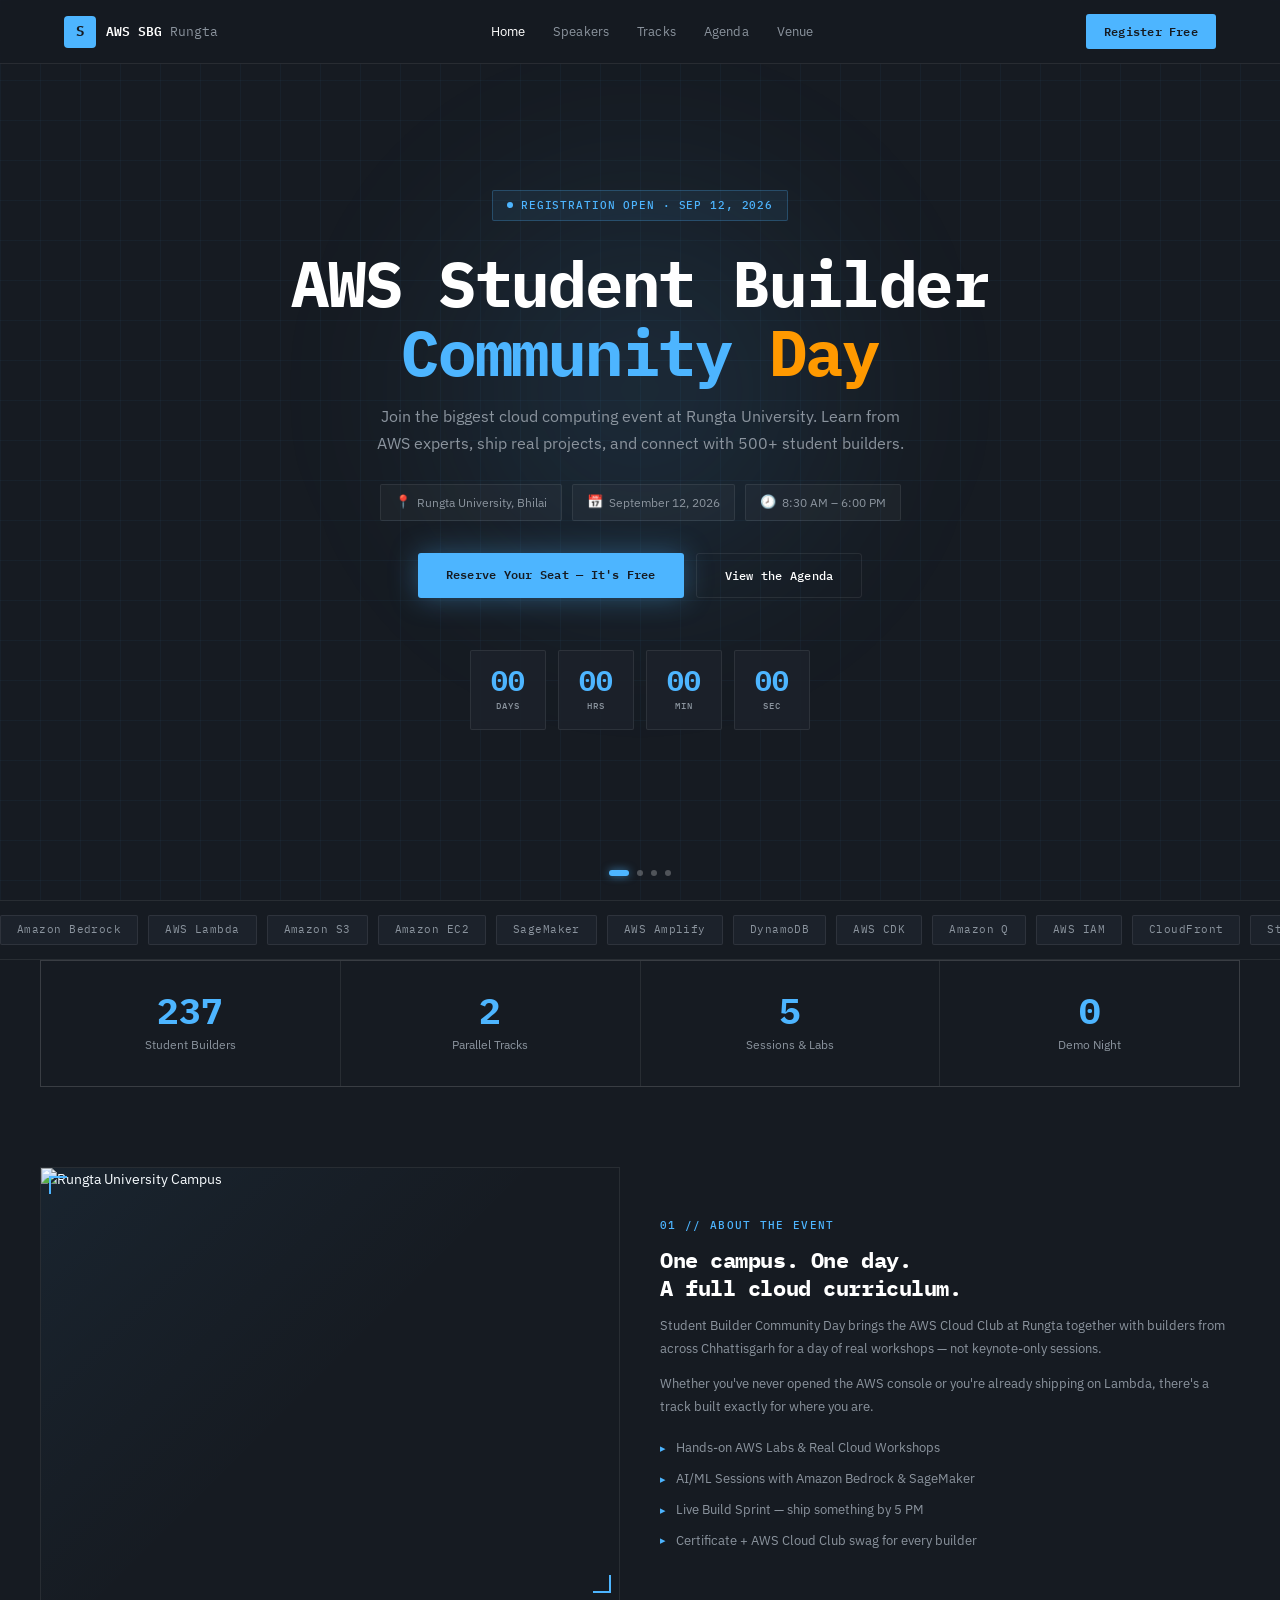
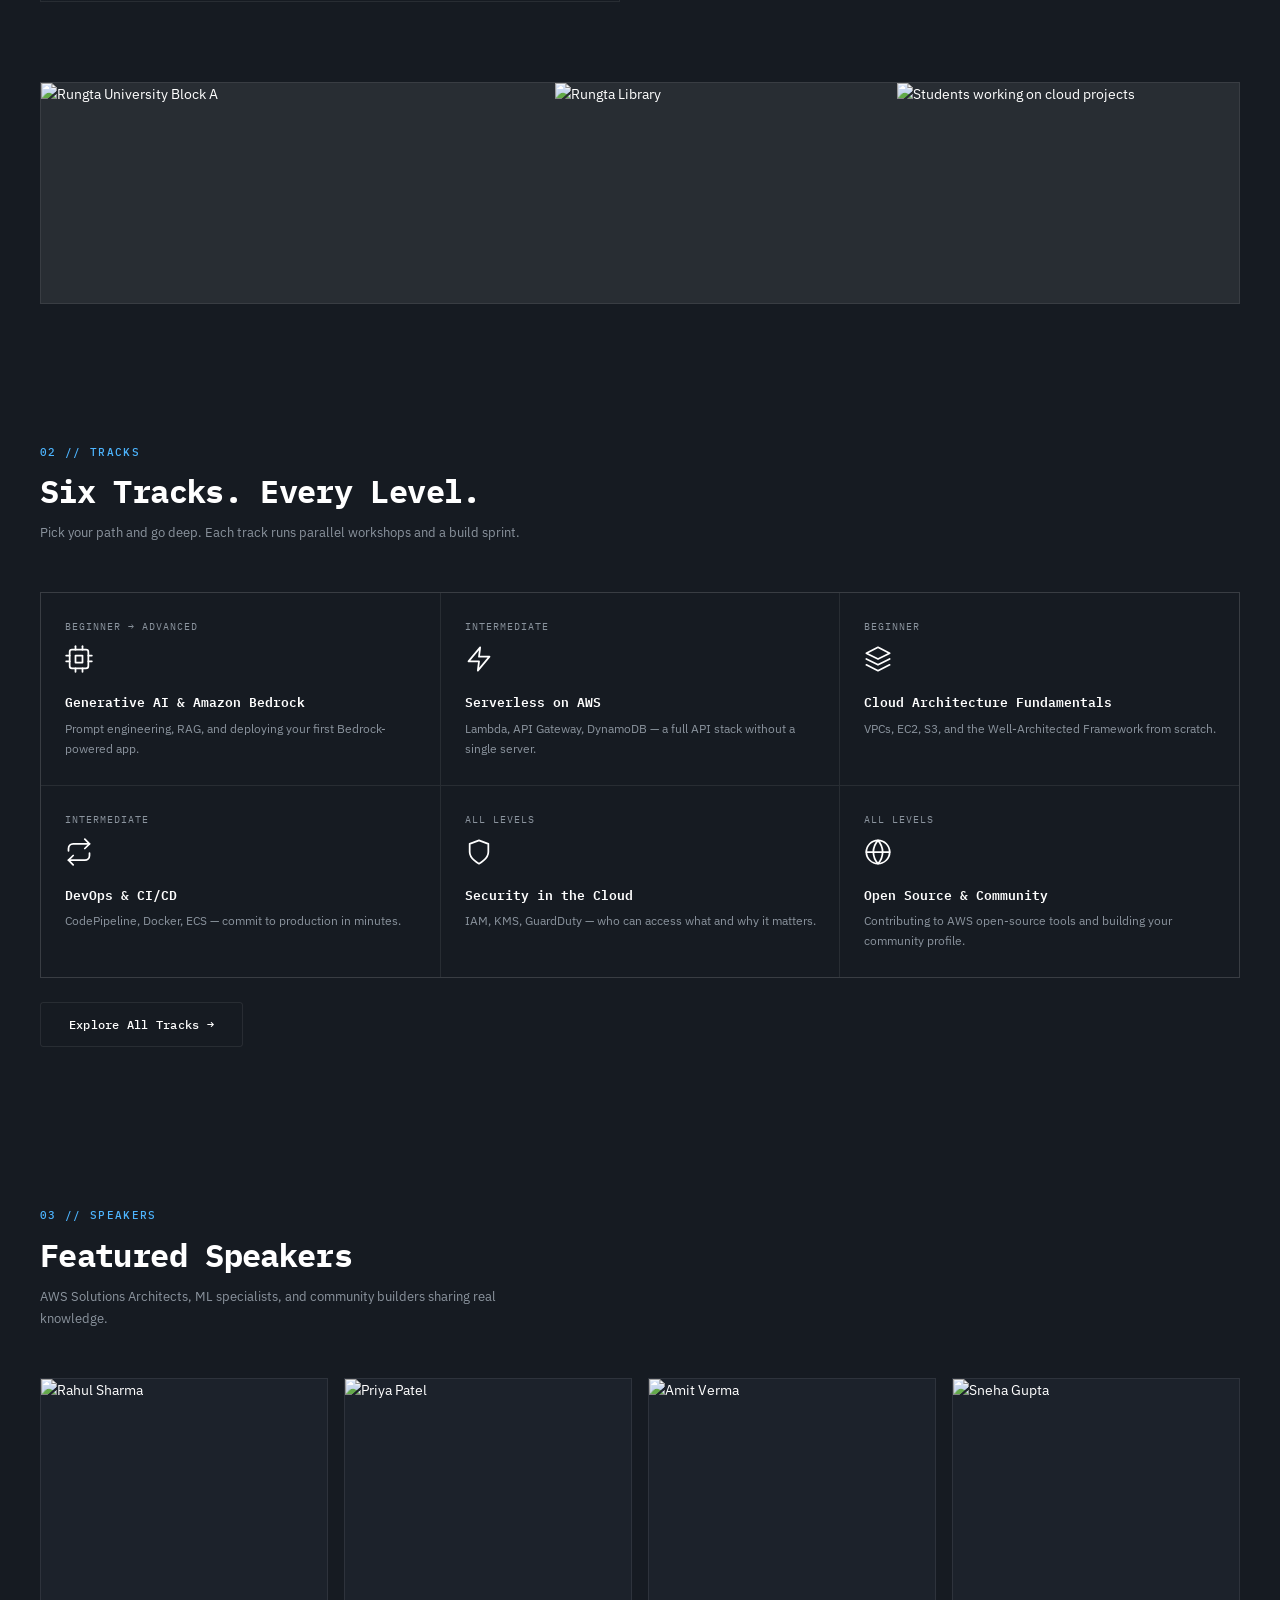
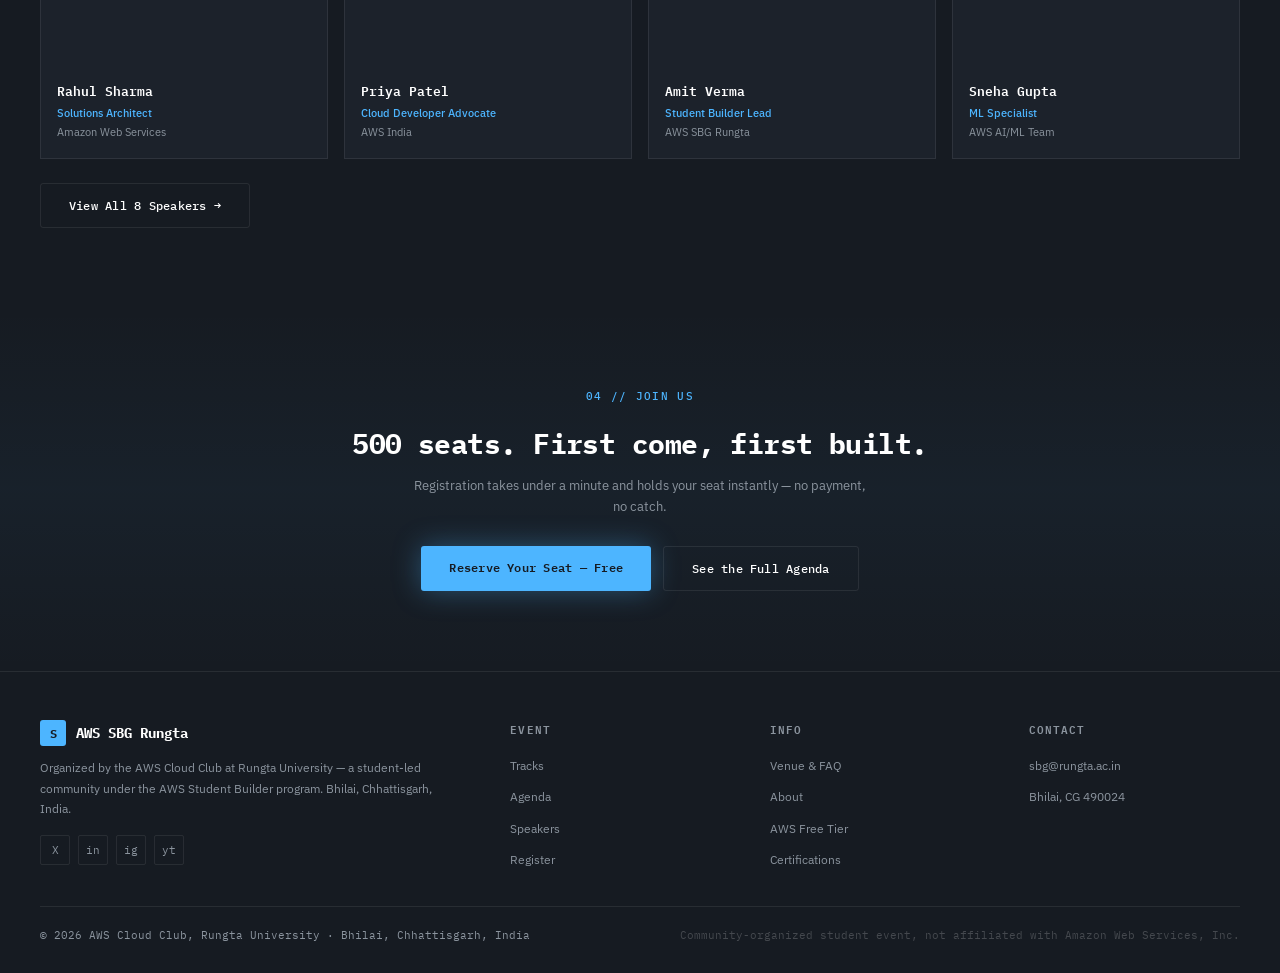
==== index.html @ 80606234 "Cyberpunk UI revamp, global IBM Plex Mono typography, and EmailJS setup" ====
<!DOCTYPE html>
<html lang="en">
<head>
<meta charset="UTF-8">
<meta name="viewport" content="width=device-width, initial-scale=1.0">
<title>AWS Student Builder Community Day | Rungta University · Sep 12, 2026</title>
<meta name="description" content="Join the biggest cloud computing event at Rungta University, Bhilai. Free hands-on AWS workshops, expert speakers, build sprints — Sep 12, 2026.">
<link rel="preconnect" href="https://fonts.googleapis.com">
<link href="https://fonts.googleapis.com/css2?family=IBM+Plex+Mono:wght@300;400;500;600;700&family=IBM+Plex+Sans:wght@300;400;500;600;700&display=swap" rel="stylesheet">
<style>
/* ===== DESIGN SYSTEM — MATCHING AWSSBGRUNGTAUNIVERSITY.ONLINE ===== */
:root {
  --bg:        #161b22;
  --bg-card:   #1c222b;
  --accent:    #4db5ff;
  --accent-2:  #7ccbff;
  --orange:    #FF9900;
  --text:      #ffffff;
  --text-muted:#8b949e;
  --border:    rgba(255,255,255,0.08);
  --border-glow: rgba(77,181,255,0.35);
  --font-mono: 'IBM Plex Mono', 'Courier New', monospace;
  --font-sans: 'IBM Plex Sans', -apple-system, BlinkMacSystemFont, 'Segoe UI', Roboto, sans-serif;
}
* { margin:0; padding:0; box-sizing:border-box; }
html { scroll-behavior:smooth; }
body {
  font-family: var(--font-sans);
  background: var(--bg);
  color: var(--text);
  overflow-x: hidden;
  line-height: 1.6;
  font-size: 14px;
}

/* ===== SCROLLBAR ===== */
::-webkit-scrollbar { width: 6px; }
::-webkit-scrollbar-track { background: var(--bg); }
::-webkit-scrollbar-thumb { background: rgba(255,255,255,0.1); }

/* ===== NAVIGATION ===== */
.nav {
  position: fixed;
  top: 0; left: 0; right: 0;
  z-index: 1000;
  background: rgba(22,27,34,0.88);
  backdrop-filter: blur(12px);
  -webkit-backdrop-filter: blur(12px);
  border-bottom: 1px solid var(--border);
  transition: all 0.3s ease;
}
.nav-inner {
  max-width: 1200px;
  margin: 0 auto;
  display: flex;
  align-items: center;
  justify-content: space-between;
  padding: 14px 24px;
}
.nav-logo {
  display: flex;
  align-items: center;
  gap: 10px;
  text-decoration: none;
  color: var(--text);
  font-family: var(--font-mono);
  font-weight: 600;
  font-size: 13px;
}
.nav-logo-box {
  width: 32px; height: 32px;
  background: var(--accent);
  border-radius: 4px;
  display: flex; align-items: center; justify-content: center;
  font-family: var(--font-mono);
  font-weight: 700;
  font-size: 14px;
  color: var(--bg);
}
.nav-links {
  display: flex;
  gap: 28px;
  list-style: none;
}
.nav-links a {
  color: var(--text-muted);
  text-decoration: none;
  font-size: 13px;
  font-weight: 400;
  transition: color 0.2s;
  font-family: var(--font-sans);
  letter-spacing: 0.01em;
}
.nav-links a:hover, .nav-links a.active { color: var(--text); }
.nav-cta {
  padding: 8px 18px;
  background: var(--accent);
  color: var(--bg);
  border: none;
  border-radius: 3px;
  font-family: var(--font-mono);
  font-weight: 600;
  font-size: 12px;
  cursor: pointer;
  text-decoration: none;
  display: inline-block;
  transition: all 0.2s;
  letter-spacing: 0.02em;
}
.nav-cta:hover {
  background: var(--accent-2);
  box-shadow: 0 0 20px rgba(77,181,255,0.4);
}
.mobile-btn {
  display: none; background: none;
  border: 1px solid var(--border); color: var(--text);
  width: 34px; height: 34px; border-radius: 3px;
  cursor: pointer; font-size: 16px;
  align-items: center; justify-content: center;
}
.mobile-menu {
  display: none;
  position: fixed;
  top: 57px; left: 0; right: 0;
  background: rgba(22,27,34,0.98);
  backdrop-filter: blur(20px);
  border-bottom: 1px solid var(--border);
  padding: 20px 24px;
  z-index: 999;
  flex-direction: column;
  gap: 14px;
}
.mobile-menu.open { display: flex; }
.mobile-menu a {
  color: var(--text-muted);
  text-decoration: none;
  font-size: 14px;
  padding: 8px 0;
  border-bottom: 1px solid var(--border);
}

/* ===== HERO — VIDEO/IMAGE SLIDESHOW BG ===== */
.hero {
  position: relative;
  min-height: 100vh;
  display: flex;
  align-items: center;
  justify-content: center;
  overflow: hidden;
  padding: 80px 24px 60px;
}

/* Slideshow container */
.slideshow {
  position: absolute;
  inset: 0;
  z-index: 0;
}
.slide {
  position: absolute;
  inset: 0;
  background-size: cover;
  background-position: center;
  opacity: 0;
  transition: opacity 1.5s ease-in-out;
  animation: kenBurns 12s ease-in-out infinite;
}
.slide.active { opacity: 1; }
.slide:nth-child(1) {
  background-image: url('https://kimi-web-img.moonshot.cn/img/rungta.ac.in/9d49594c1346046ca263a2e79669f2469e4b8e9e.webp');
  animation-delay: 0s;
}
.slide:nth-child(2) {
  background-image: url('https://kimi-web-img.moonshot.cn/img/rungta.ac.in/f94e5476be31c5ac5b9f9a711703a751cdd01599.webp');
  animation-delay: -8s;
}
.slide:nth-child(3) {
  background-image: url('https://kimi-web-img.moonshot.cn/img/rungta.ac.in/b517d98c1984dd614d2bbe1fec2cabdbafbb58b6.webp');
  animation-delay: -4s;
}
.slide:nth-child(4) {
  background-image: url('https://kimi-web-img.moonshot.cn/img/rungta.ac.in/c443e7d641ee0f27137d5b20c04b851cfaa32a25.webp');
  animation-delay: -6s;
}
@keyframes kenBurns {
  0%   { transform: scale(1)    translate(0%, 0%); }
  50%  { transform: scale(1.06) translate(-1%, 0.5%); }
  100% { transform: scale(1)    translate(0%, 0%); }
}

/* Dark overlay layers */
.slide-overlay {
  position: absolute;
  inset: 0;
  z-index: 1;
  background: linear-gradient(
    180deg,
    rgba(22,27,34,0.72) 0%,
    rgba(22,27,34,0.55) 40%,
    rgba(22,27,34,0.82) 80%,
    rgba(22,27,34,0.98) 100%
  );
}
/* Cyberpunk grid overlay */
.grid-overlay {
  position: absolute;
  inset: 0;
  z-index: 2;
  background-image:
    linear-gradient(rgba(77,181,255,0.04) 1px, transparent 1px),
    linear-gradient(90deg, rgba(77,181,255,0.04) 1px, transparent 1px);
  background-size: 40px 40px;
  pointer-events: none;
}
/* Cyan radial accent */
.hero-glow {
  position: absolute;
  width: 600px; height: 600px;
  border-radius: 50%;
  background: radial-gradient(circle, rgba(77,181,255,0.12) 0%, transparent 70%);
  top: 10%; left: 50%;
  transform: translateX(-50%);
  filter: blur(60px);
  z-index: 3;
  pointer-events: none;
}

.hero-content {
  position: relative;
  z-index: 10;
  max-width: 900px;
  text-align: center;
}

/* Badge */
.hero-badge {
  display: inline-flex;
  align-items: center;
  gap: 8px;
  padding: 6px 14px;
  background: rgba(77,181,255,0.08);
  border: 1px solid rgba(77,181,255,0.25);
  border-radius: 2px;
  font-family: var(--font-mono);
  font-size: 11px;
  font-weight: 500;
  color: var(--accent);
  letter-spacing: 0.08em;
  text-transform: uppercase;
  margin-bottom: 28px;
}
.badge-dot {
  width: 6px; height: 6px;
  background: var(--accent);
  border-radius: 50%;
  animation: blink 2s ease-in-out infinite;
}
@keyframes blink { 0%,100%{opacity:1;} 50%{opacity:0.2;} }

/* Hero title — IBM Plex Mono, smaller than before */
.hero-title {
  font-family: var(--font-mono);
  font-size: clamp(30px, 5.5vw, 64px);
  font-weight: 700;
  line-height: 1.08;
  letter-spacing: -0.02em;
  margin-bottom: 16px;
  color: var(--text);
}
.hero-title .accent-line {
  color: var(--accent);
}
.hero-title .orange-line {
  color: var(--orange);
}

.hero-sub {
  font-family: var(--font-sans);
  font-size: clamp(13px, 1.8vw, 16px);
  color: var(--text-muted);
  max-width: 540px;
  margin: 0 auto 28px;
  line-height: 1.65;
  font-weight: 400;
}

/* Meta chips */
.hero-meta {
  display: flex;
  flex-wrap: wrap;
  gap: 10px;
  justify-content: center;
  margin-bottom: 32px;
}
.meta-chip {
  display: flex;
  align-items: center;
  gap: 6px;
  padding: 7px 14px;
  background: rgba(255,255,255,0.03);
  border: 1px solid var(--border);
  border-radius: 2px;
  font-family: var(--font-sans);
  font-size: 12px;
  color: var(--text-muted);
}
.meta-chip .icon { font-size: 13px; }

/* CTA buttons */
.hero-btns {
  display: flex;
  gap: 12px;
  justify-content: center;
  flex-wrap: wrap;
  margin-bottom: 52px;
}
.btn-primary {
  padding: 12px 28px;
  background: var(--accent);
  color: var(--bg);
  border: none;
  border-radius: 3px;
  font-family: var(--font-mono);
  font-weight: 600;
  font-size: 12px;
  cursor: pointer;
  text-decoration: none;
  display: inline-block;
  transition: all 0.25s;
  letter-spacing: 0.02em;
  box-shadow: 0 0 28px rgba(77,181,255,0.35);
}
.btn-primary:hover {
  background: var(--accent-2);
  box-shadow: 0 0 40px rgba(77,181,255,0.55);
  transform: translateY(-1px);
}
.btn-ghost {
  padding: 12px 28px;
  background: transparent;
  color: var(--text);
  border: 1px solid var(--border);
  border-radius: 3px;
  font-family: var(--font-mono);
  font-weight: 500;
  font-size: 12px;
  cursor: pointer;
  text-decoration: none;
  display: inline-block;
  transition: all 0.25s;
  letter-spacing: 0.02em;
}
.btn-ghost:hover {
  border-color: rgba(77,181,255,0.4);
  color: var(--accent);
  background: rgba(77,181,255,0.04);
}

/* Countdown */
.countdown {
  display: flex;
  gap: 12px;
  justify-content: center;
  flex-wrap: wrap;
}
.cd-item {
  width: 76px;
  padding: 16px 10px;
  background: rgba(28,34,43,0.9);
  border: 1px solid var(--border);
  border-radius: 2px;
  text-align: center;
}
.cd-val {
  font-family: var(--font-mono);
  font-size: 28px;
  font-weight: 700;
  font-variant-numeric: tabular-nums;
  color: var(--accent);
  line-height: 1;
  margin-bottom: 4px;
}
.cd-label {
  font-family: var(--font-mono);
  font-size: 9px;
  font-weight: 500;
  text-transform: uppercase;
  letter-spacing: 0.1em;
  color: var(--text-muted);
}

/* Slide dots */
.slide-dots {
  position: absolute;
  bottom: 24px;
  left: 50%;
  transform: translateX(-50%);
  display: flex;
  gap: 8px;
  z-index: 10;
}
.sdot {
  width: 6px; height: 6px;
  border-radius: 50%;
  background: rgba(255,255,255,0.25);
  cursor: pointer;
  transition: all 0.3s;
}
.sdot.active {
  background: var(--accent);
  box-shadow: 0 0 8px rgba(77,181,255,0.6);
  width: 20px;
  border-radius: 3px;
}

/* ===== SECTIONS ===== */
section {
  position: relative;
  z-index: 1;
  padding: 80px 24px;
}
.container { max-width: 1200px; margin: 0 auto; }
.section-label {
  font-family: var(--font-mono);
  font-size: 11px;
  font-weight: 500;
  color: var(--accent);
  letter-spacing: 0.12em;
  text-transform: uppercase;
  margin-bottom: 12px;
}
.section-title {
  font-family: var(--font-mono);
  font-size: clamp(20px, 3vw, 32px);
  font-weight: 700;
  letter-spacing: -0.02em;
  line-height: 1.15;
  margin-bottom: 12px;
}
.section-desc {
  font-size: 13px;
  color: var(--text-muted);
  max-width: 520px;
  line-height: 1.7;
}
.section-header { margin-bottom: 48px; }
.section-divider {
  border: none;
  border-top: 1px solid var(--border);
}

/* ===== REVEAL ===== */
.reveal { opacity: 0; transform: translateY(24px); transition: all 0.6s cubic-bezier(0.4,0,0.2,1); }
.reveal.visible { opacity: 1; transform: translateY(0); }
.delay-1 { transition-delay: 0.08s; }
.delay-2 { transition-delay: 0.16s; }
.delay-3 { transition-delay: 0.24s; }
.delay-4 { transition-delay: 0.32s; }

/* ===== STATS ===== */
.stats-grid {
  display: grid;
  grid-template-columns: repeat(4, 1fr);
  gap: 1px;
  background: var(--border);
  border: 1px solid var(--border);
}
.stat-cell {
  background: var(--bg);
  padding: 32px 24px;
  text-align: center;
  transition: background 0.2s;
}
.stat-cell:hover { background: var(--bg-card); }
.stat-num {
  font-family: var(--font-mono);
  font-size: 36px;
  font-weight: 700;
  color: var(--accent);
  line-height: 1;
  margin-bottom: 6px;
}
.stat-lbl {
  font-family: var(--font-sans);
  font-size: 12px;
  color: var(--text-muted);
}

/* ===== ABOUT ===== */
.about-grid {
  display: grid;
  grid-template-columns: 1fr 1fr;
  gap: 40px;
  align-items: center;
}
.about-img {
  position: relative;
  aspect-ratio: 4/3;
  overflow: hidden;
  border: 1px solid var(--border);
}
.about-img img {
  width: 100%; height: 100%;
  object-fit: cover;
  transition: transform 0.6s ease;
}
.about-img:hover img { transform: scale(1.04); }
.about-img-overlay {
  position: absolute;
  inset: 0;
  background: linear-gradient(135deg, rgba(77,181,255,0.06) 0%, transparent 50%);
  pointer-events: none;
}
/* Cyber corner marks */
.about-img::before, .about-img::after {
  content: '';
  position: absolute;
  width: 16px; height: 16px;
  border-color: var(--accent);
  border-style: solid;
  z-index: 2;
}
.about-img::before { top: 8px; left: 8px; border-width: 2px 0 0 2px; }
.about-img::after  { bottom: 8px; right: 8px; border-width: 0 2px 2px 0; }
.about-content h3 {
  font-family: var(--font-mono);
  font-size: 22px;
  font-weight: 700;
  line-height: 1.25;
  margin-bottom: 14px;
  letter-spacing: -0.02em;
}
.about-content p {
  font-size: 13px;
  color: var(--text-muted);
  line-height: 1.75;
  margin-bottom: 12px;
}
.feature-list { list-style: none; margin-top: 20px; display: flex; flex-direction: column; gap: 10px; }
.feature-list li {
  display: flex;
  align-items: center;
  gap: 10px;
  font-size: 13px;
  color: var(--text-muted);
}
.feature-list li::before {
  content: '▸';
  color: var(--accent);
  font-size: 11px;
  flex-shrink: 0;
}

/* ===== TRACKS ===== */
.tracks-grid {
  display: grid;
  grid-template-columns: repeat(3, 1fr);
  gap: 1px;
  background: var(--border);
  border: 1px solid var(--border);
}
.track-cell {
  background: var(--bg);
  padding: 26px 22px;
  transition: background 0.2s, border-left-color 0.2s;
  border-left: 2px solid transparent;
  cursor: default;
}
.track-cell:hover {
  background: var(--bg-card);
  border-left-color: var(--accent);
}
.track-tag {
  font-family: var(--font-mono);
  font-size: 10px;
  color: var(--text-muted);
  letter-spacing: 0.1em;
  text-transform: uppercase;
  margin-bottom: 10px;
}
.track-icon { font-size: 20px; margin-bottom: 10px; }
.track-cell h3 {
  font-family: var(--font-mono);
  font-size: 13px;
  font-weight: 600;
  margin-bottom: 6px;
}
.track-cell p {
  font-size: 12px;
  color: var(--text-muted);
  line-height: 1.65;
}

/* ===== SPEAKERS ===== */
.speakers-grid {
  display: grid;
  grid-template-columns: repeat(4, 1fr);
  gap: 16px;
}
.speaker-card {
  background: var(--bg-card);
  border: 1px solid var(--border);
  transition: border-color 0.25s, transform 0.25s;
}
.speaker-card:hover {
  border-color: rgba(77,181,255,0.35);
  transform: translateY(-4px);
}
.speaker-img {
  width: 100%;
  aspect-ratio: 1;
  overflow: hidden;
  position: relative;
}
.speaker-img img {
  width: 100%; height: 100%;
  object-fit: cover;
  filter: grayscale(20%);
  transition: filter 0.3s, transform 0.5s;
}
.speaker-card:hover .speaker-img img {
  filter: grayscale(0%);
  transform: scale(1.05);
}
.speaker-info { padding: 16px; }
.speaker-name {
  font-family: var(--font-mono);
  font-size: 13px;
  font-weight: 600;
  margin-bottom: 3px;
}
.speaker-role {
  font-size: 11px;
  color: var(--accent);
  font-weight: 500;
  margin-bottom: 2px;
}
.speaker-org { font-size: 11px; color: var(--text-muted); }

/* ===== PHOTO STRIP ===== */
.photo-strip {
  display: grid;
  grid-template-columns: 1.5fr 1fr 1fr;
  gap: 1px;
  background: var(--border);
  border: 1px solid var(--border);
  overflow: hidden;
}
.photo-strip img {
  width: 100%; height: 220px;
  object-fit: cover;
  display: block;
  filter: grayscale(15%);
  transition: filter 0.4s, transform 0.5s;
}
.photo-strip img:hover {
  filter: grayscale(0%);
  transform: scale(1.03);
}

/* ===== CTA BANNER ===== */
.cta-banner {
  text-align: center;
  padding: 80px 24px;
  position: relative;
}
.cta-banner::before {
  content: '';
  position: absolute;
  inset: 0;
  background: linear-gradient(180deg, transparent 0%, rgba(77,181,255,0.04) 50%, transparent 100%);
  pointer-events: none;
}
.cta-banner h2 {
  font-family: var(--font-mono);
  font-size: clamp(18px, 3vw, 28px);
  font-weight: 700;
  letter-spacing: -0.02em;
  margin-bottom: 10px;
}
.cta-banner p {
  font-size: 13px;
  color: var(--text-muted);
  max-width: 460px;
  margin: 0 auto 28px;
}
.cta-btns { display: flex; gap: 12px; justify-content: center; flex-wrap: wrap; }

/* ===== MARQUEE ===== */
.marquee-wrap {
  border-top: 1px solid var(--border);
  border-bottom: 1px solid var(--border);
  overflow: hidden;
  padding: 14px 0;
}
.marquee-track {
  display: flex;
  width: max-content;
  animation: marquee 28s linear infinite;
  gap: 10px;
}
@keyframes marquee { from{transform:translateX(0);} to{transform:translateX(-50%);} }
.mchip {
  padding: 5px 16px;
  background: var(--bg-card);
  border: 1px solid var(--border);
  border-radius: 2px;
  font-family: var(--font-mono);
  font-size: 11px;
  color: var(--text-muted);
  white-space: nowrap;
  letter-spacing: 0.04em;
}

/* ===== FOOTER ===== */
.footer {
  border-top: 1px solid var(--border);
  padding: 48px 24px 28px;
}
.footer-grid {
  max-width: 1200px;
  margin: 0 auto;
  display: grid;
  grid-template-columns: 2fr 1fr 1fr 1fr;
  gap: 48px;
  margin-bottom: 36px;
}
.footer-brand {
  font-family: var(--font-mono);
  font-size: 14px;
  font-weight: 700;
  display: flex;
  align-items: center;
  gap: 10px;
  margin-bottom: 12px;
}
.footer-brand-box {
  width: 26px; height: 26px;
  background: var(--accent);
  border-radius: 3px;
  display: flex; align-items: center; justify-content: center;
  font-size: 12px; font-weight: 700;
  color: var(--bg);
  font-family: var(--font-mono);
}
.footer-desc { font-size: 12px; color: var(--text-muted); line-height: 1.7; margin-bottom: 16px; }
.footer-soc { display: flex; gap: 8px; }
.footer-soc a {
  width: 30px; height: 30px;
  border: 1px solid var(--border);
  border-radius: 2px;
  display: flex; align-items: center; justify-content: center;
  font-family: var(--font-mono);
  font-size: 11px;
  color: var(--text-muted);
  text-decoration: none;
  transition: all 0.2s;
}
.footer-soc a:hover { border-color: var(--accent); color: var(--accent); }
.footer-col-title {
  font-family: var(--font-mono);
  font-size: 11px;
  font-weight: 600;
  letter-spacing: 0.1em;
  text-transform: uppercase;
  margin-bottom: 16px;
  color: var(--text-muted);
}
.footer-links { list-style: none; display: flex; flex-direction: column; gap: 9px; }
.footer-links a {
  color: var(--text-muted);
  text-decoration: none;
  font-size: 12px;
  transition: color 0.2s;
}
.footer-links a:hover { color: var(--accent); }
.footer-bottom {
  max-width: 1200px;
  margin: 0 auto;
  border-top: 1px solid var(--border);
  padding-top: 20px;
  font-size: 11px;
  color: var(--text-muted);
  font-family: var(--font-mono);
  display: flex;
  justify-content: space-between;
  align-items: center;
  flex-wrap: wrap;
  gap: 8px;
}

/* ===== RESPONSIVE ===== */
@media(max-width:1024px) {
  .speakers-grid { grid-template-columns: repeat(2,1fr); }
  .stats-grid { grid-template-columns: repeat(2,1fr); }
}
@media(max-width:900px) {
  .tracks-grid { grid-template-columns: repeat(2,1fr); }
  .about-grid { grid-template-columns: 1fr; }
  .footer-grid { grid-template-columns: 1fr 1fr; }
  .photo-strip { grid-template-columns: 1fr 1fr; }
  .photo-strip img:last-child { display: none; }
}
@media(max-width:640px) {
  .nav-links, .nav-cta { display: none !important; }
  .mobile-btn { display: flex !important; }
  .tracks-grid { grid-template-columns: 1fr; }
  .speakers-grid { grid-template-columns: 1fr 1fr; }
  .stats-grid { grid-template-columns: 1fr 1fr; }
  .hero-btns { flex-direction: column; align-items: center; }
  .photo-strip { grid-template-columns: 1fr; }
}
</style>
</head>
<body>

<!-- NAV -->
<nav class="nav" id="navbar">
  <div class="nav-inner">
    <a href="index.html" class="nav-logo">
      <div class="nav-logo-box">S</div>
      <span>AWS SBG <span style="color:var(--text-muted);font-weight:400;">Rungta</span></span>
    </a>
    <ul class="nav-links">
      <li><a href="index.html" class="active">Home</a></li>
      <li><a href="speakers.html">Speakers</a></li>
      <li><a href="tracks.html">Tracks</a></li>
      <li><a href="agenda.html">Agenda</a></li>
      <li><a href="venue.html">Venue</a></li>
    </ul>
    <a href="register.html" class="nav-cta">Register Free</a>
    <button class="mobile-btn" onclick="toggleMobile()" aria-label="Menu">☰</button>
  </div>
</nav>
<div class="mobile-menu" id="mobileMenu">
  <a href="index.html">Home</a>
  <a href="speakers.html">Speakers</a>
  <a href="tracks.html">Tracks</a>
  <a href="agenda.html">Agenda</a>
  <a href="venue.html">Venue</a>
  <a href="register.html" style="color:var(--accent);">Register Free →</a>
</div>

<!-- ====== HERO ====== -->
<section class="hero" id="hero">
  <!-- Slideshow background -->
  <div class="slideshow" id="slideshow">
    <div class="slide active"></div>
    <div class="slide"></div>
    <div class="slide"></div>
    <div class="slide"></div>
  </div>
  <div class="slide-overlay"></div>
  <div class="grid-overlay"></div>
  <div class="hero-glow"></div>

  <!-- Content -->
  <div class="hero-content">
    <div class="hero-badge">
      <span class="badge-dot"></span>
      Registration Open · Sep 12, 2026
    </div>
    <h1 class="hero-title">
      AWS Student Builder<br>
      <span class="accent-line">Community</span> <span class="orange-line">Day</span>
    </h1>
    <p class="hero-sub">Join the biggest cloud computing event at Rungta University. Learn from AWS experts, ship real projects, and connect with 500+ student builders.</p>
    <div class="hero-meta">
      <div class="meta-chip"><span class="icon">📍</span> Rungta University, Bhilai</div>
      <div class="meta-chip"><span class="icon">📅</span> September 12, 2026</div>
      <div class="meta-chip"><span class="icon">🕗</span> 8:30 AM – 6:00 PM</div>
    </div>
    <div class="hero-btns">
      <a href="register.html" class="btn-primary">Reserve Your Seat — It's Free</a>
      <a href="agenda.html" class="btn-ghost">View the Agenda</a>
    </div>
    <div class="countdown">
      <div class="cd-item"><div class="cd-val" id="d">00</div><div class="cd-label">Days</div></div>
      <div class="cd-item"><div class="cd-val" id="h">00</div><div class="cd-label">Hrs</div></div>
      <div class="cd-item"><div class="cd-val" id="m">00</div><div class="cd-label">Min</div></div>
      <div class="cd-item"><div class="cd-val" id="s">00</div><div class="cd-label">Sec</div></div>
    </div>
  </div>

  <!-- Slide indicator dots -->
  <div class="slide-dots" id="slideDots"></div>
</section>

<!-- MARQUEE -->
<div class="marquee-wrap">
  <div class="marquee-track" id="marquee"></div>
</div>

<!-- STATS -->
<section style="padding:0;">
  <div class="container">
    <div class="stats-grid">
      <div class="stat-cell reveal"><div class="stat-num" data-val="500">0</div><div class="stat-lbl">Student Builders</div></div>
      <div class="stat-cell reveal delay-1"><div class="stat-num" data-val="6">0</div><div class="stat-lbl">Parallel Tracks</div></div>
      <div class="stat-cell reveal delay-2"><div class="stat-num" data-val="12">0</div><div class="stat-lbl">Sessions & Labs</div></div>
      <div class="stat-cell reveal delay-3"><div class="stat-num" data-val="1">0</div><div class="stat-lbl">Demo Night</div></div>
    </div>
  </div>
</section>

<!-- ABOUT -->
<section>
  <div class="container">
    <div class="about-grid">
      <div class="about-img reveal">
        <img src="https://kimi-web-img.moonshot.cn/img/rungta.ac.in/9d49594c1346046ca263a2e79669f2469e4b8e9e.webp" alt="Rungta University Campus" loading="lazy">
        <div class="about-img-overlay"></div>
      </div>
      <div class="about-content reveal delay-2">
        <div class="section-label">01 // About the Event</div>
        <h3>One campus. One day.<br>A full cloud curriculum.</h3>
        <p>Student Builder Community Day brings the AWS Cloud Club at Rungta together with builders from across Chhattisgarh for a day of real workshops — not keynote-only sessions.</p>
        <p>Whether you've never opened the AWS console or you're already shipping on Lambda, there's a track built exactly for where you are.</p>
        <ul class="feature-list">
          <li>Hands-on AWS Labs & Real Cloud Workshops</li>
          <li>AI/ML Sessions with Amazon Bedrock & SageMaker</li>
          <li>Live Build Sprint — ship something by 5 PM</li>
          <li>Certificate + AWS Cloud Club swag for every builder</li>
        </ul>
      </div>
    </div>
  </div>
</section>

<!-- PHOTO STRIP -->
<section style="padding:0 24px 60px;">
  <div class="container">
    <div class="photo-strip reveal">
      <img src="https://kimi-web-img.moonshot.cn/img/rungta.ac.in/f94e5476be31c5ac5b9f9a711703a751cdd01599.webp" alt="Rungta University Block A" loading="lazy">
      <img src="https://kimi-web-img.moonshot.cn/img/rungta.ac.in/b48286c9b3a3a4bc4780cb79aae392e437a9d9ae.webp" alt="Rungta Library" loading="lazy">
      <img src="https://images.pexels.com/photos/32074907/pexels-photo-32074907.jpeg?auto=compress&cs=tinysrgb&w=800" alt="Students working on cloud projects" loading="lazy">
    </div>
  </div>
</section>

<!-- TRACKS -->
<section>
  <div class="container">
    <div class="section-header reveal">
      <div class="section-label">02 // Tracks</div>
      <h2 class="section-title">Six Tracks. Every Level.</h2>
      <p class="section-desc">Pick your path and go deep. Each track runs parallel workshops and a build sprint.</p>
    </div>
    <div class="tracks-grid">
      <div class="track-cell reveal"><div class="track-tag">Beginner → Advanced</div><div class="track-icon"><svg width="28" height="28" viewBox="0 0 24 24" fill="none" stroke="currentColor" stroke-width="1.5" stroke-linecap="round" stroke-linejoin="round"><rect x="4" y="4" width="16" height="16" rx="2" ry="2"></rect><rect x="9" y="9" width="6" height="6"></rect><line x1="9" y1="1" x2="9" y2="4"></line><line x1="15" y1="1" x2="15" y2="4"></line><line x1="9" y1="20" x2="9" y2="23"></line><line x1="15" y1="20" x2="15" y2="23"></line><line x1="20" y1="9" x2="23" y2="9"></line><line x1="20" y1="14" x2="23" y2="14"></line><line x1="1" y1="9" x2="4" y2="9"></line><line x1="1" y1="14" x2="4" y2="14"></line></svg></div><h3>Generative AI & Amazon Bedrock</h3><p>Prompt engineering, RAG, and deploying your first Bedrock-powered app.</p></div>
      <div class="track-cell reveal delay-1"><div class="track-tag">Intermediate</div><div class="track-icon"><svg width="28" height="28" viewBox="0 0 24 24" fill="none" stroke="currentColor" stroke-width="1.5" stroke-linecap="round" stroke-linejoin="round"><polygon points="13 2 3 14 12 14 11 22 21 10 12 10 13 2"></polygon></svg></div><h3>Serverless on AWS</h3><p>Lambda, API Gateway, DynamoDB — a full API stack without a single server.</p></div>
      <div class="track-cell reveal delay-2"><div class="track-tag">Beginner</div><div class="track-icon"><svg width="28" height="28" viewBox="0 0 24 24" fill="none" stroke="currentColor" stroke-width="1.5" stroke-linecap="round" stroke-linejoin="round"><polygon points="12 2 2 7 12 12 22 7 12 2"></polygon><polyline points="2 17 12 22 22 17"></polyline><polyline points="2 12 12 17 22 12"></polyline></svg></div><h3>Cloud Architecture Fundamentals</h3><p>VPCs, EC2, S3, and the Well-Architected Framework from scratch.</p></div>
      <div class="track-cell reveal"><div class="track-tag">Intermediate</div><div class="track-icon"><svg width="28" height="28" viewBox="0 0 24 24" fill="none" stroke="currentColor" stroke-width="1.5" stroke-linecap="round" stroke-linejoin="round"><polyline points="17 1 21 5 17 9"></polyline><path d="M3 11V9a4 4 0 0 1 4-4h14"></path><polyline points="7 23 3 19 7 15"></polyline><path d="M21 13v2a4 4 0 0 1-4 4H3"></path></svg></div><h3>DevOps & CI/CD</h3><p>CodePipeline, Docker, ECS — commit to production in minutes.</p></div>
      <div class="track-cell reveal delay-1"><div class="track-tag">All Levels</div><div class="track-icon"><svg width="28" height="28" viewBox="0 0 24 24" fill="none" stroke="currentColor" stroke-width="1.5" stroke-linecap="round" stroke-linejoin="round"><path d="M12 22s8-4 8-10V5l-8-3-8 3v7c0 6 8 10 8 10z"></path></svg></div><h3>Security in the Cloud</h3><p>IAM, KMS, GuardDuty — who can access what and why it matters.</p></div>
      <div class="track-cell reveal delay-2"><div class="track-tag">All Levels</div><div class="track-icon"><svg width="28" height="28" viewBox="0 0 24 24" fill="none" stroke="currentColor" stroke-width="1.5" stroke-linecap="round" stroke-linejoin="round"><circle cx="12" cy="12" r="10"></circle><line x1="2" y1="12" x2="22" y2="12"></line><path d="M12 2a15.3 15.3 0 0 1 4 10 15.3 15.3 0 0 1-4 10 15.3 15.3 0 0 1-4-10 15.3 15.3 0 0 1 4-10z"></path></svg></div><h3>Open Source & Community</h3><p>Contributing to AWS open-source tools and building your community profile.</p></div>
    </div>
    <div style="margin-top:24px;" class="reveal">
      <a href="tracks.html" class="btn-ghost">Explore All Tracks →</a>
    </div>
  </div>
</section>

<!-- SPEAKERS -->
<section>
  <div class="container">
    <div class="section-header reveal">
      <div class="section-label">03 // Speakers</div>
      <h2 class="section-title">Featured Speakers</h2>
      <p class="section-desc">AWS Solutions Architects, ML specialists, and community builders sharing real knowledge.</p>
    </div>
    <div class="speakers-grid">
      <div class="speaker-card reveal">
        <div class="speaker-img"><img src="https://images.unsplash.com/photo-1507003211169-0a1dd7228f2d?w=400&h=400&fit=crop&crop=face" alt="Rahul Sharma" loading="lazy"></div>
        <div class="speaker-info"><div class="speaker-name">Rahul Sharma</div><div class="speaker-role">Solutions Architect</div><div class="speaker-org">Amazon Web Services</div></div>
      </div>
      <div class="speaker-card reveal delay-1">
        <div class="speaker-img"><img src="https://images.unsplash.com/photo-1494790108377-be9c29b29330?w=400&h=400&fit=crop&crop=face" alt="Priya Patel" loading="lazy"></div>
        <div class="speaker-info"><div class="speaker-name">Priya Patel</div><div class="speaker-role">Cloud Developer Advocate</div><div class="speaker-org">AWS India</div></div>
      </div>
      <div class="speaker-card reveal delay-2">
        <div class="speaker-img"><img src="https://images.unsplash.com/photo-1472099645785-5658abf4ff4e?w=400&h=400&fit=crop&crop=face" alt="Amit Verma" loading="lazy"></div>
        <div class="speaker-info"><div class="speaker-name">Amit Verma</div><div class="speaker-role">Student Builder Lead</div><div class="speaker-org">AWS SBG Rungta</div></div>
      </div>
      <div class="speaker-card reveal delay-3">
        <div class="speaker-img"><img src="https://images.unsplash.com/photo-1438761681033-6461ffad8d80?w=400&h=400&fit=crop&crop=face" alt="Sneha Gupta" loading="lazy"></div>
        <div class="speaker-info"><div class="speaker-name">Sneha Gupta</div><div class="speaker-role">ML Specialist</div><div class="speaker-org">AWS AI/ML Team</div></div>
      </div>
    </div>
    <div style="margin-top:24px;" class="reveal">
      <a href="speakers.html" class="btn-ghost">View All 8 Speakers →</a>
    </div>
  </div>
</section>

<!-- CTA -->
<section class="cta-banner">
  <div class="reveal">
    <div class="section-label" style="margin-bottom:16px;">04 // Join Us</div>
    <h2>500 seats. First come, first built.</h2>
    <p>Registration takes under a minute and holds your seat instantly — no payment, no catch.</p>
    <div class="cta-btns">
      <a href="register.html" class="btn-primary">Reserve Your Seat — Free</a>
      <a href="agenda.html" class="btn-ghost">See the Full Agenda</a>
    </div>
  </div>
</section>

<!-- FOOTER -->
<footer class="footer">
  <div class="footer-grid">
    <div>
      <div class="footer-brand"><div class="footer-brand-box">S</div>AWS SBG Rungta</div>
      <p class="footer-desc">Organized by the AWS Cloud Club at Rungta University — a student-led community under the AWS Student Builder program. Bhilai, Chhattisgarh, India.</p>
      <div class="footer-soc">
        <a href="#">X</a><a href="#">in</a><a href="#">ig</a><a href="#">yt</a>
      </div>
    </div>
    <div>
      <div class="footer-col-title">Event</div>
      <ul class="footer-links">
        <li><a href="tracks.html">Tracks</a></li>
        <li><a href="agenda.html">Agenda</a></li>
        <li><a href="speakers.html">Speakers</a></li>
        <li><a href="register.html">Register</a></li>
      </ul>
    </div>
    <div>
      <div class="footer-col-title">Info</div>
      <ul class="footer-links">
        <li><a href="venue.html">Venue & FAQ</a></li>
        <li><a href="about.html">About</a></li>
        <li><a href="#">AWS Free Tier</a></li>
        <li><a href="#">Certifications</a></li>
      </ul>
    </div>
    <div>
      <div class="footer-col-title">Contact</div>
      <ul class="footer-links">
        <li><a href="mailto:sbg@rungta.ac.in">sbg@rungta.ac.in</a></li>
        <li><a href="#">Bhilai, CG 490024</a></li>
      </ul>
    </div>
  </div>
  <div class="footer-bottom">
    <span>© 2026 AWS Cloud Club, Rungta University · Bhilai, Chhattisgarh, India</span>
    <span style="color:rgba(255,255,255,0.2);">Community-organized student event, not affiliated with Amazon Web Services, Inc.</span>
  </div>
</footer>

<script>
// ===== IMAGE SLIDESHOW =====
const slides = document.querySelectorAll('.slide');
const dotsContainer = document.getElementById('slideDots');
let current = 0;
let timer;

slides.forEach((_,i) => {
  const dot = document.createElement('div');
  dot.className = 'sdot' + (i === 0 ? ' active' : '');
  dot.addEventListener('click', () => goTo(i));
  dotsContainer.appendChild(dot);
});

function goTo(n) {
  slides[current].classList.remove('active');
  dotsContainer.children[current].classList.remove('active');
  current = (n + slides.length) % slides.length;
  slides[current].classList.add('active');
  dotsContainer.children[current].classList.add('active');
}

function startAuto() {
  timer = setInterval(() => goTo(current + 1), 5000);
}
function stopAuto() { clearInterval(timer); }

startAuto();
document.querySelector('.hero').addEventListener('mouseenter', stopAuto);
document.querySelector('.hero').addEventListener('mouseleave', startAuto);

// ===== COUNTDOWN =====
const eventDate = new Date('2026-09-12T08:30:00+05:30').getTime();
function updateCountdown() {
  const diff = Math.max(0, eventDate - Date.now());
  document.getElementById('d').textContent = String(Math.floor(diff / 86400000)).padStart(2,'0');
  document.getElementById('h').textContent = String(Math.floor((diff % 86400000) / 3600000)).padStart(2,'0');
  document.getElementById('m').textContent = String(Math.floor((diff % 3600000) / 60000)).padStart(2,'0');
  document.getElementById('s').textContent = String(Math.floor((diff % 60000) / 1000)).padStart(2,'0');
}
updateCountdown();
setInterval(updateCountdown, 1000);

// ===== MARQUEE =====
const services = ['Amazon Bedrock','AWS Lambda','Amazon S3','Amazon EC2','SageMaker','AWS Amplify','DynamoDB','AWS CDK','Amazon Q','AWS IAM','CloudFront','Step Functions','AWS Fargate','Amazon RDS','CodePipeline','Amazon EKS','CloudWatch','AWS Glue'];
const track = document.getElementById('marquee');
[...services, ...services].forEach(s => {
  const el = document.createElement('span');
  el.className = 'mchip';
  el.textContent = s;
  track.appendChild(el);
});

// ===== SCROLL REVEAL + COUNTER =====
const io = new IntersectionObserver(entries => {
  entries.forEach(en => {
    if (en.isIntersecting) {
      en.target.classList.add('visible');
      const n = en.target.querySelector('.stat-num');
      if (n) {
        const target = parseInt(n.dataset.val);
        let cur = 0;
        const ivl = setInterval(() => {
          cur += target / 40;
          if (cur >= target) { cur = target; clearInterval(ivl); }
          n.textContent = Math.floor(cur);
        }, 50);
      }
    }
  });
}, { threshold: 0.1 });
document.querySelectorAll('.reveal').forEach(el => io.observe(el));

// ===== NAV SCROLL =====
window.addEventListener('scroll', () => {
  document.getElementById('navbar').style.borderBottomColor = 
    window.scrollY > 40 ? 'rgba(255,255,255,0.12)' : 'rgba(255,255,255,0.08)';
});

// ===== MOBILE MENU =====
function toggleMobile() { document.getElementById('mobileMenu').classList.toggle('open'); }
document.addEventListener('click', e => {
  if (!e.target.closest('.nav') && !e.target.closest('.mobile-menu'))
    document.getElementById('mobileMenu').classList.remove('open');
});
</script>
</body>
</html>
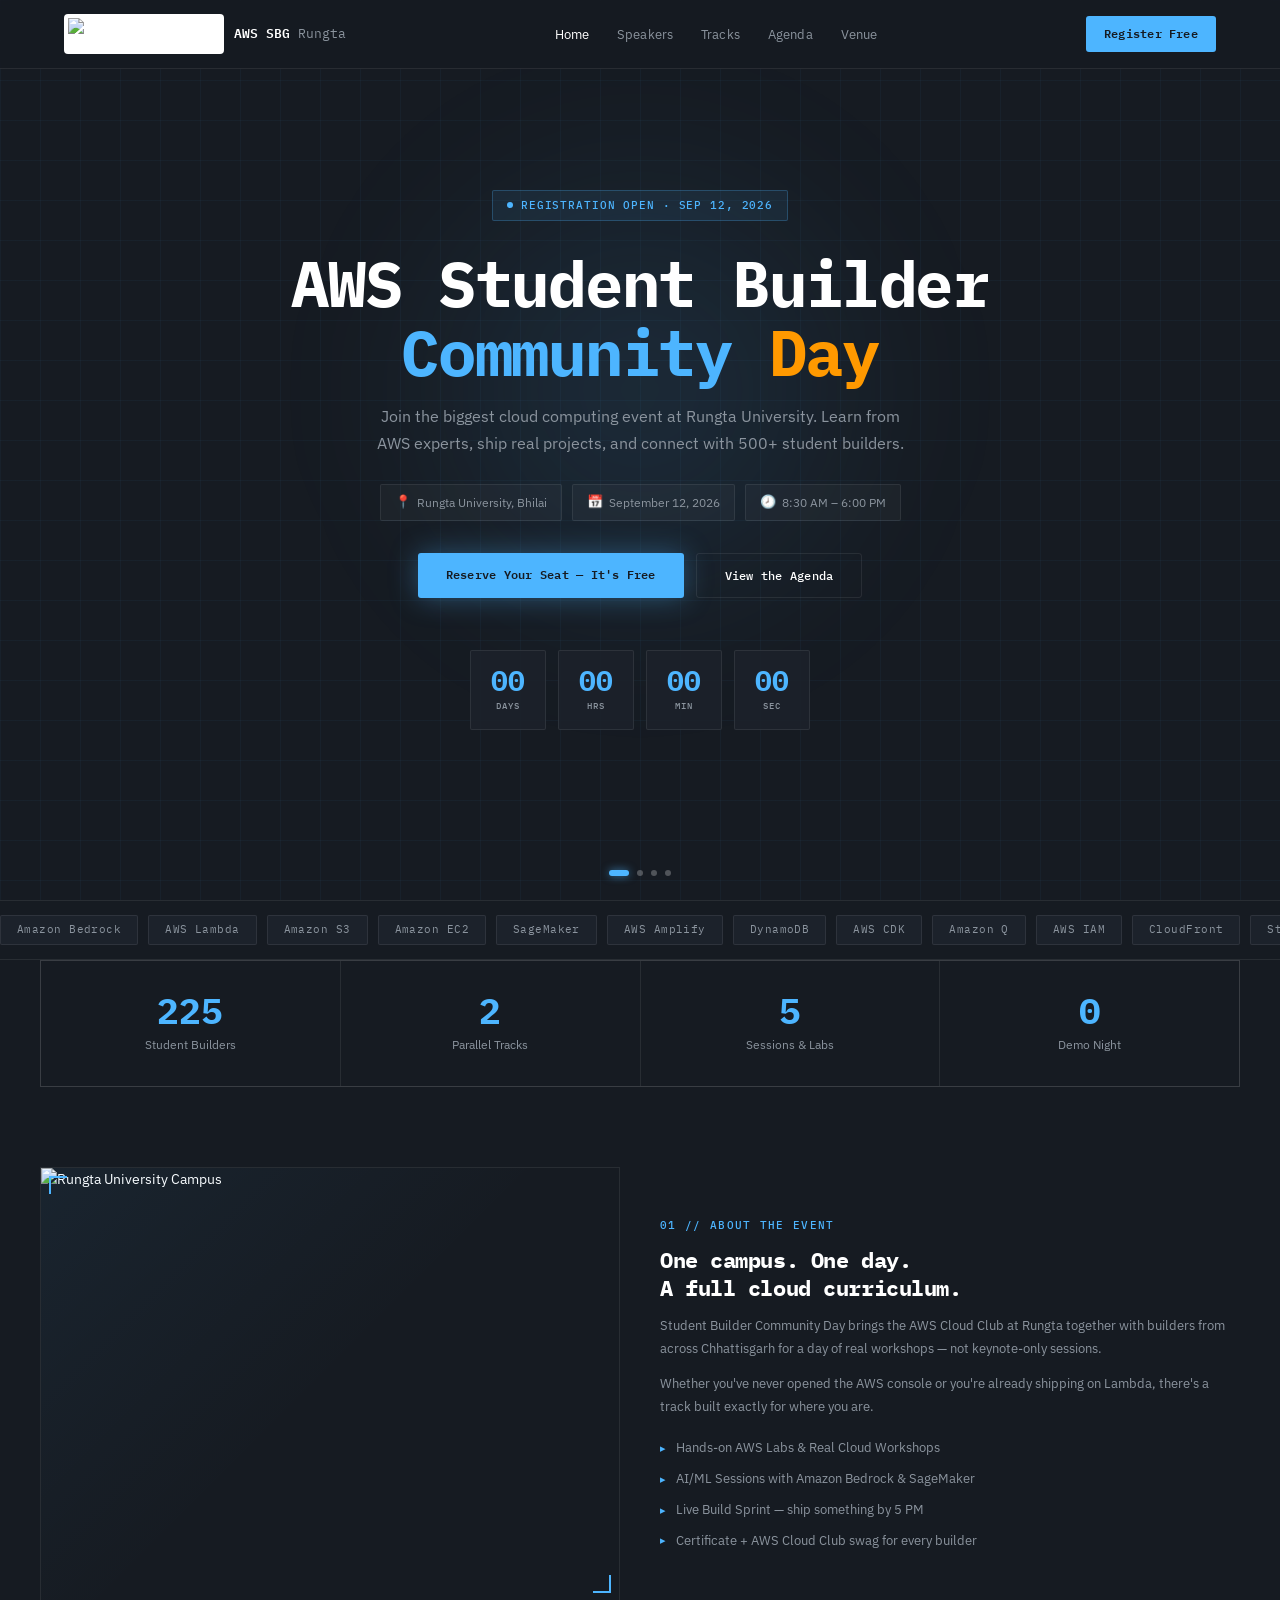
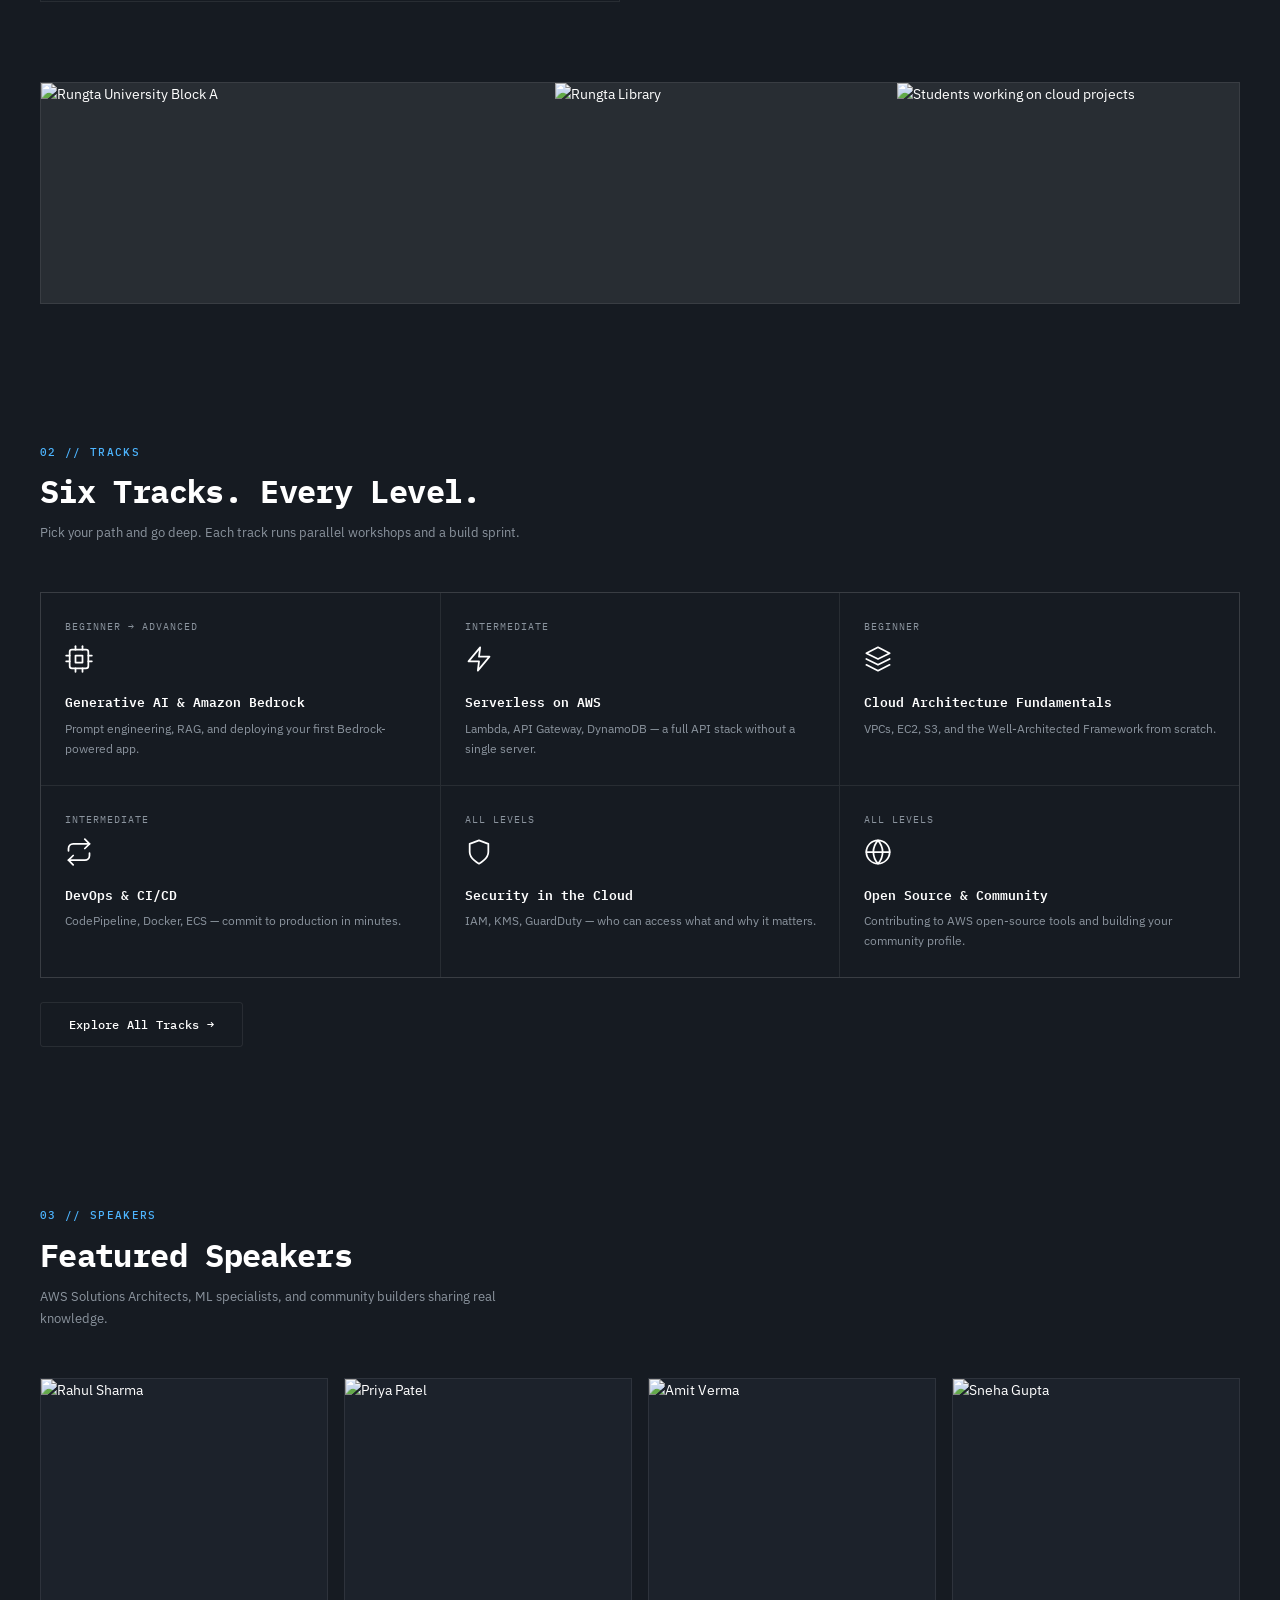
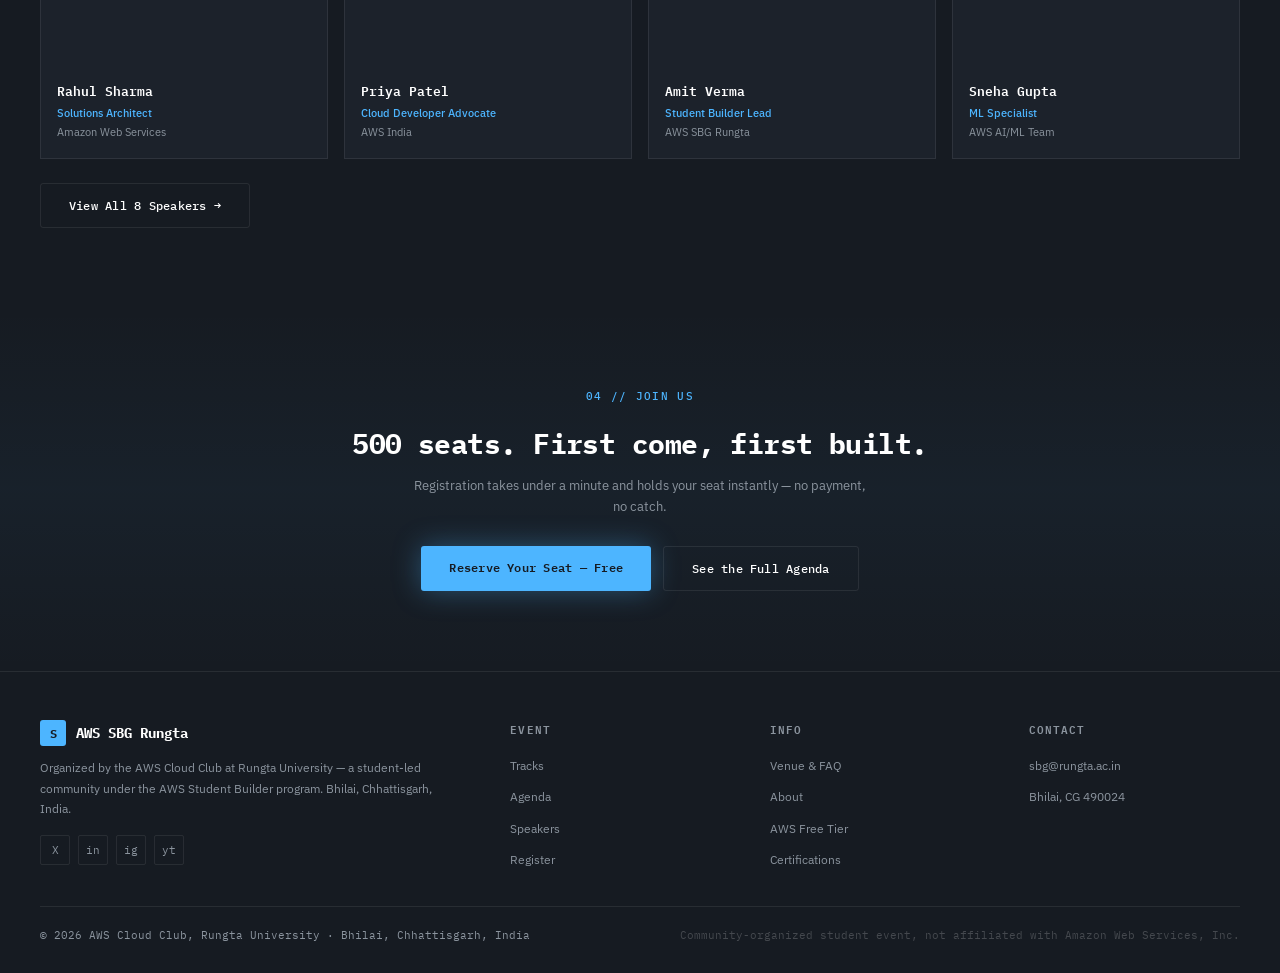
==== commit d40a8da1: "Update all pages to use official Rungta University logo" ====
--- a/index.html
+++ b/index.html
@@ -818,7 +818,7 @@
 <nav class="nav" id="navbar">
   <div class="nav-inner">
     <a href="index.html" class="nav-logo">
-      <div class="nav-logo-box">S</div>
+      <img src="https://rungta.ac.in/wp-content/uploads/2024/04/Frame-2147223909.webp" alt="Rungta University" style="height: 40px; width: auto; background: white; padding: 4px; border-radius: 4px;">
       <span>AWS SBG <span style="color:var(--text-muted);font-weight:400;">Rungta</span></span>
     </a>
     <ul class="nav-links">
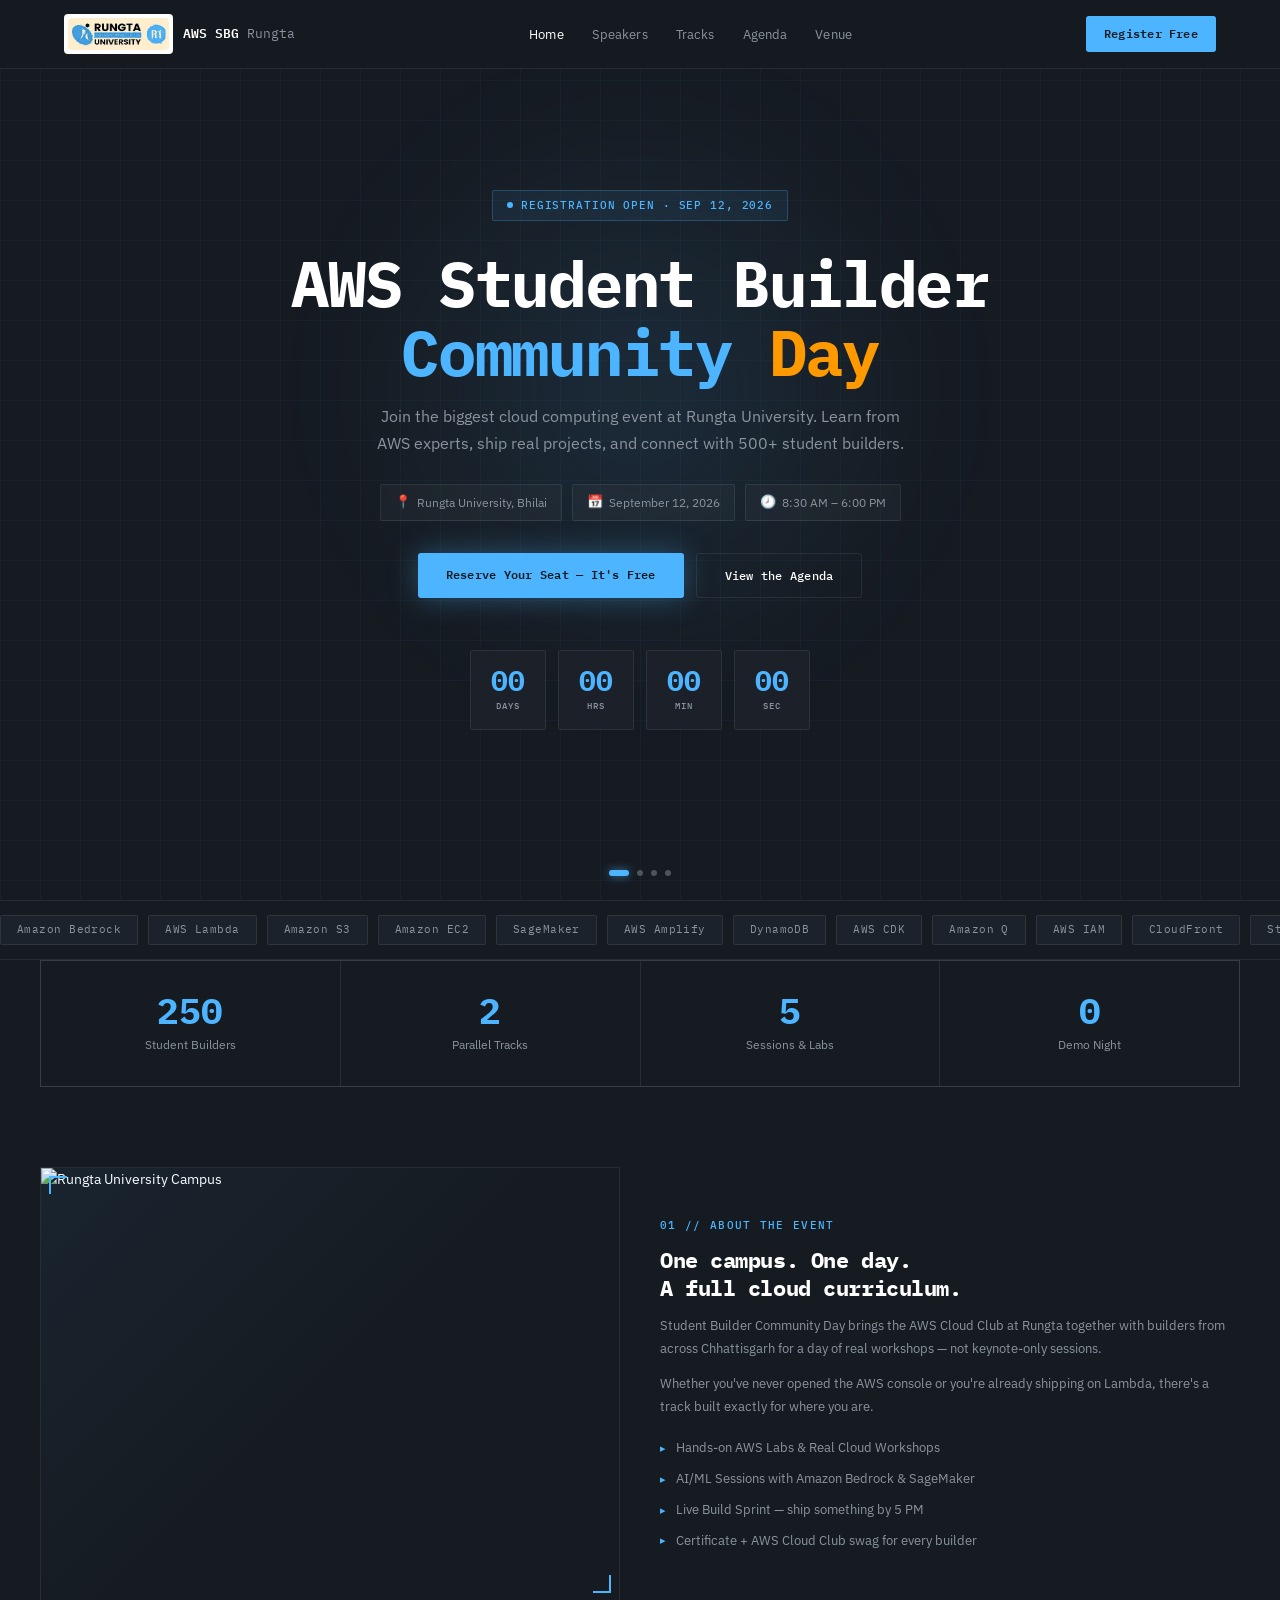
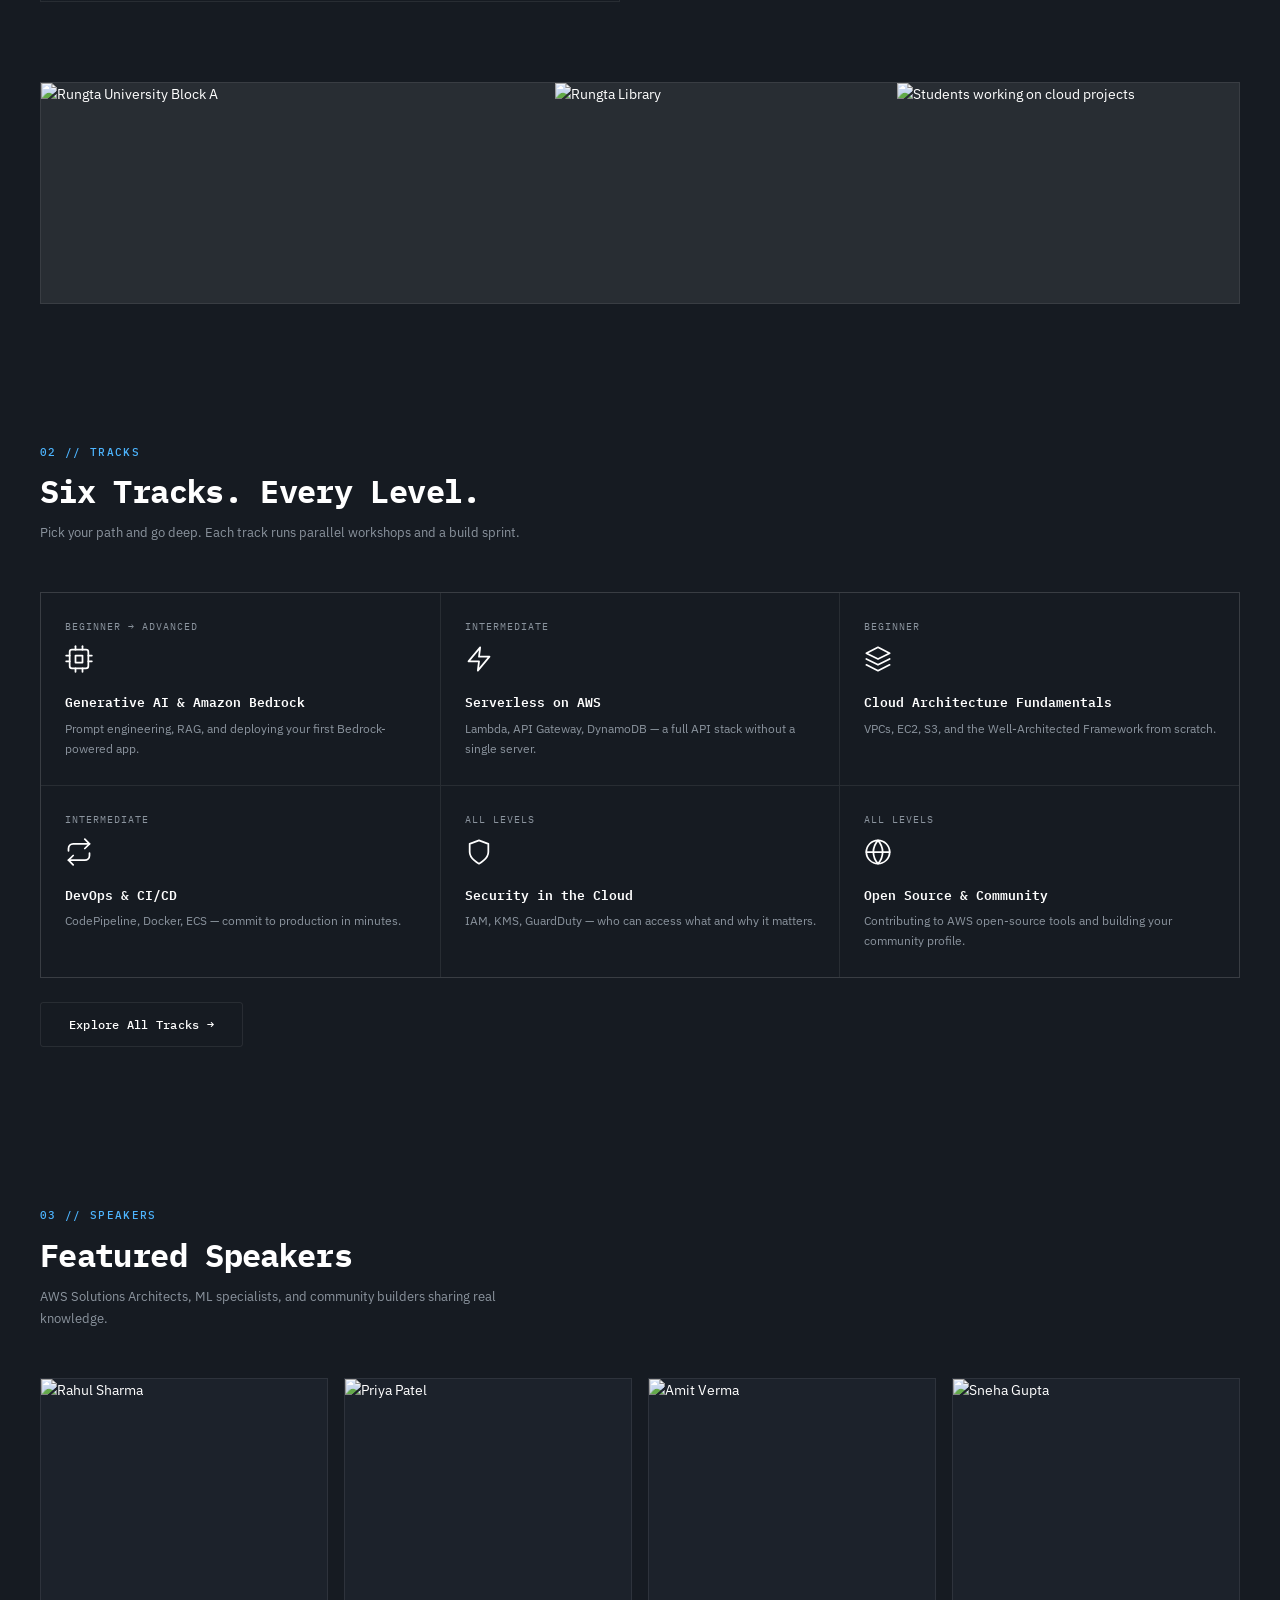
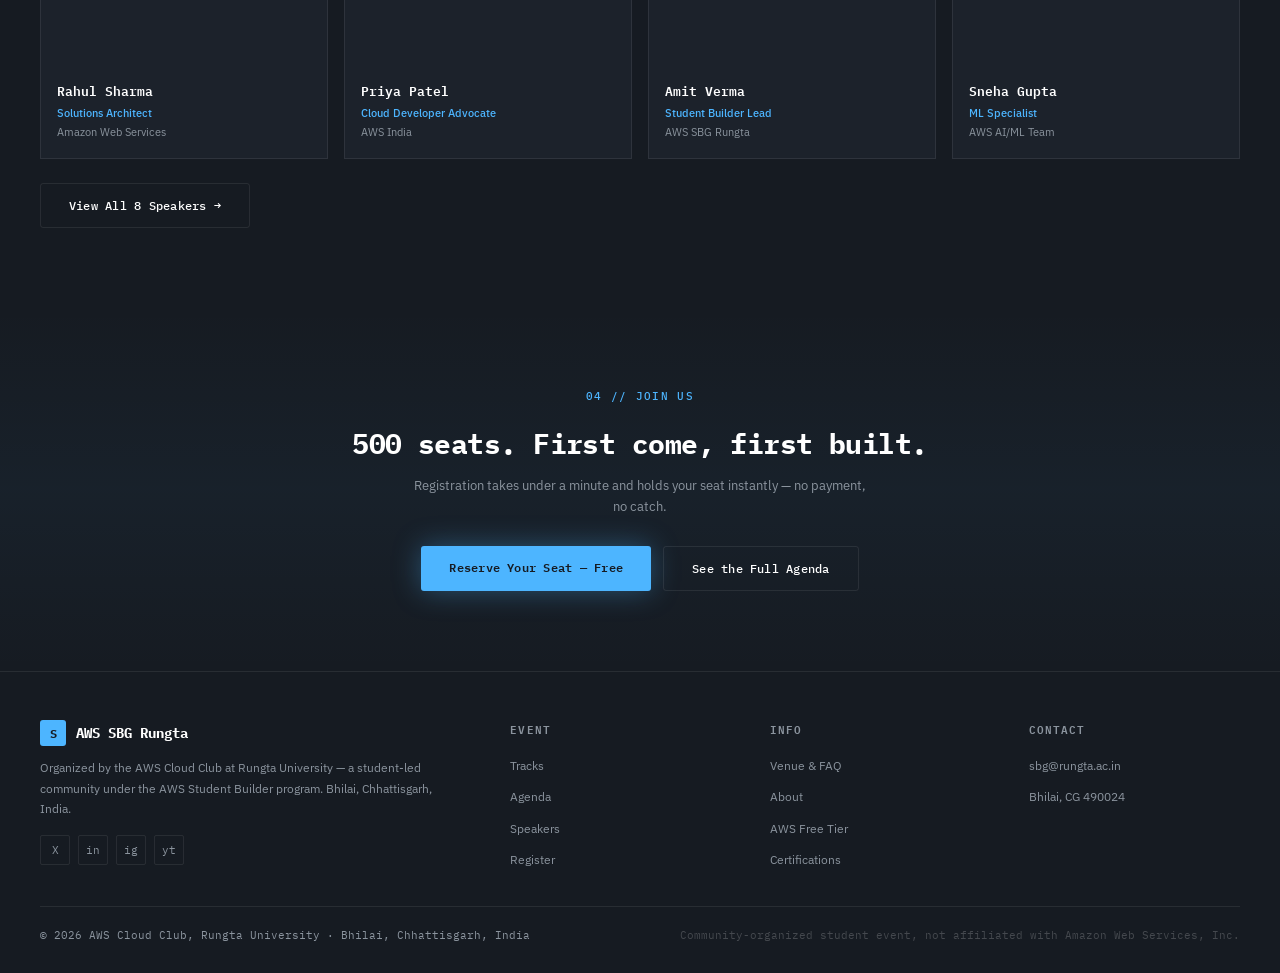
==== commit d800f24e: "Update logo to match AWS blue theme" ====
--- a/index.html
+++ b/index.html
@@ -818,7 +818,7 @@
 <nav class="nav" id="navbar">
   <div class="nav-inner">
     <a href="index.html" class="nav-logo">
-      <img src="https://rungta.ac.in/wp-content/uploads/2024/04/Frame-2147223909.webp" alt="Rungta University" style="height: 40px; width: auto; background: white; padding: 4px; border-radius: 4px;">
+      <img src="assets/logo.webp" alt="Rungta University" style="height: 40px; width: auto; background: white; padding: 4px; border-radius: 4px;">
       <span>AWS SBG <span style="color:var(--text-muted);font-weight:400;">Rungta</span></span>
     </a>
     <ul class="nav-links">
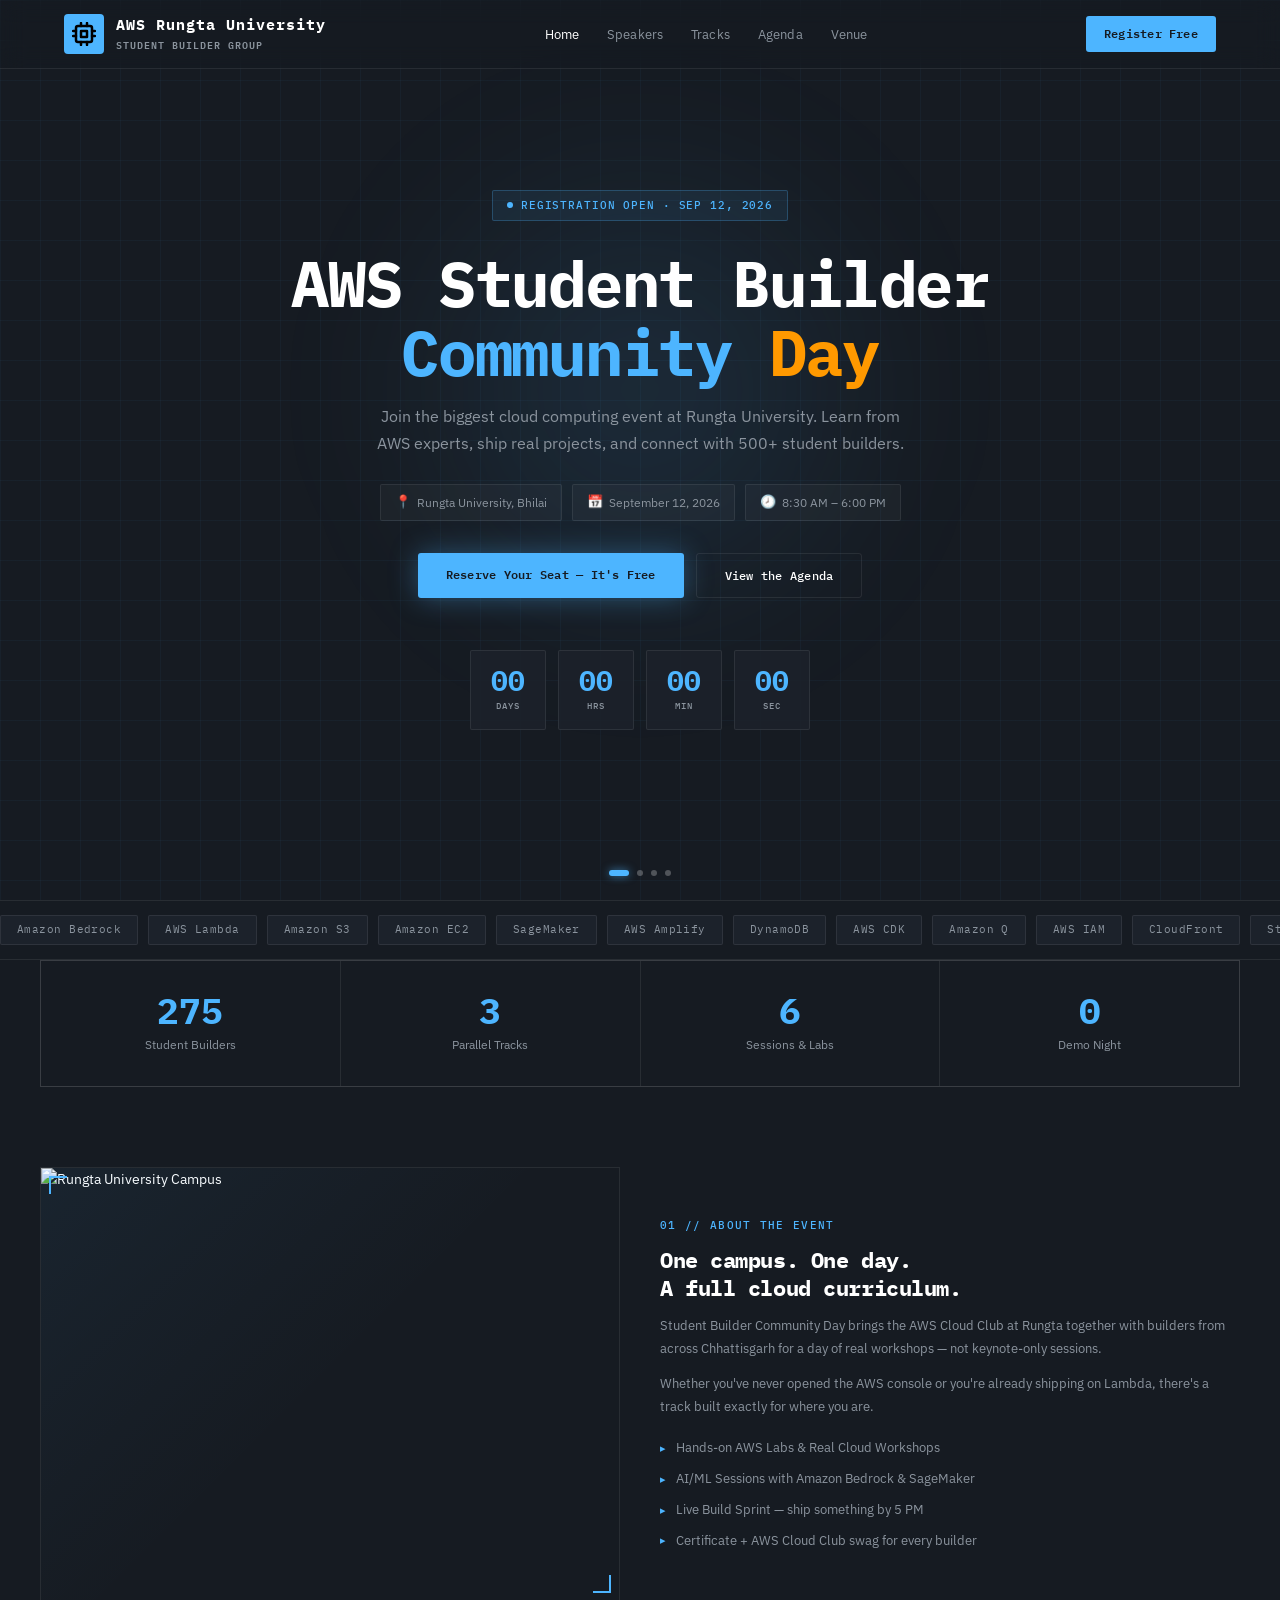
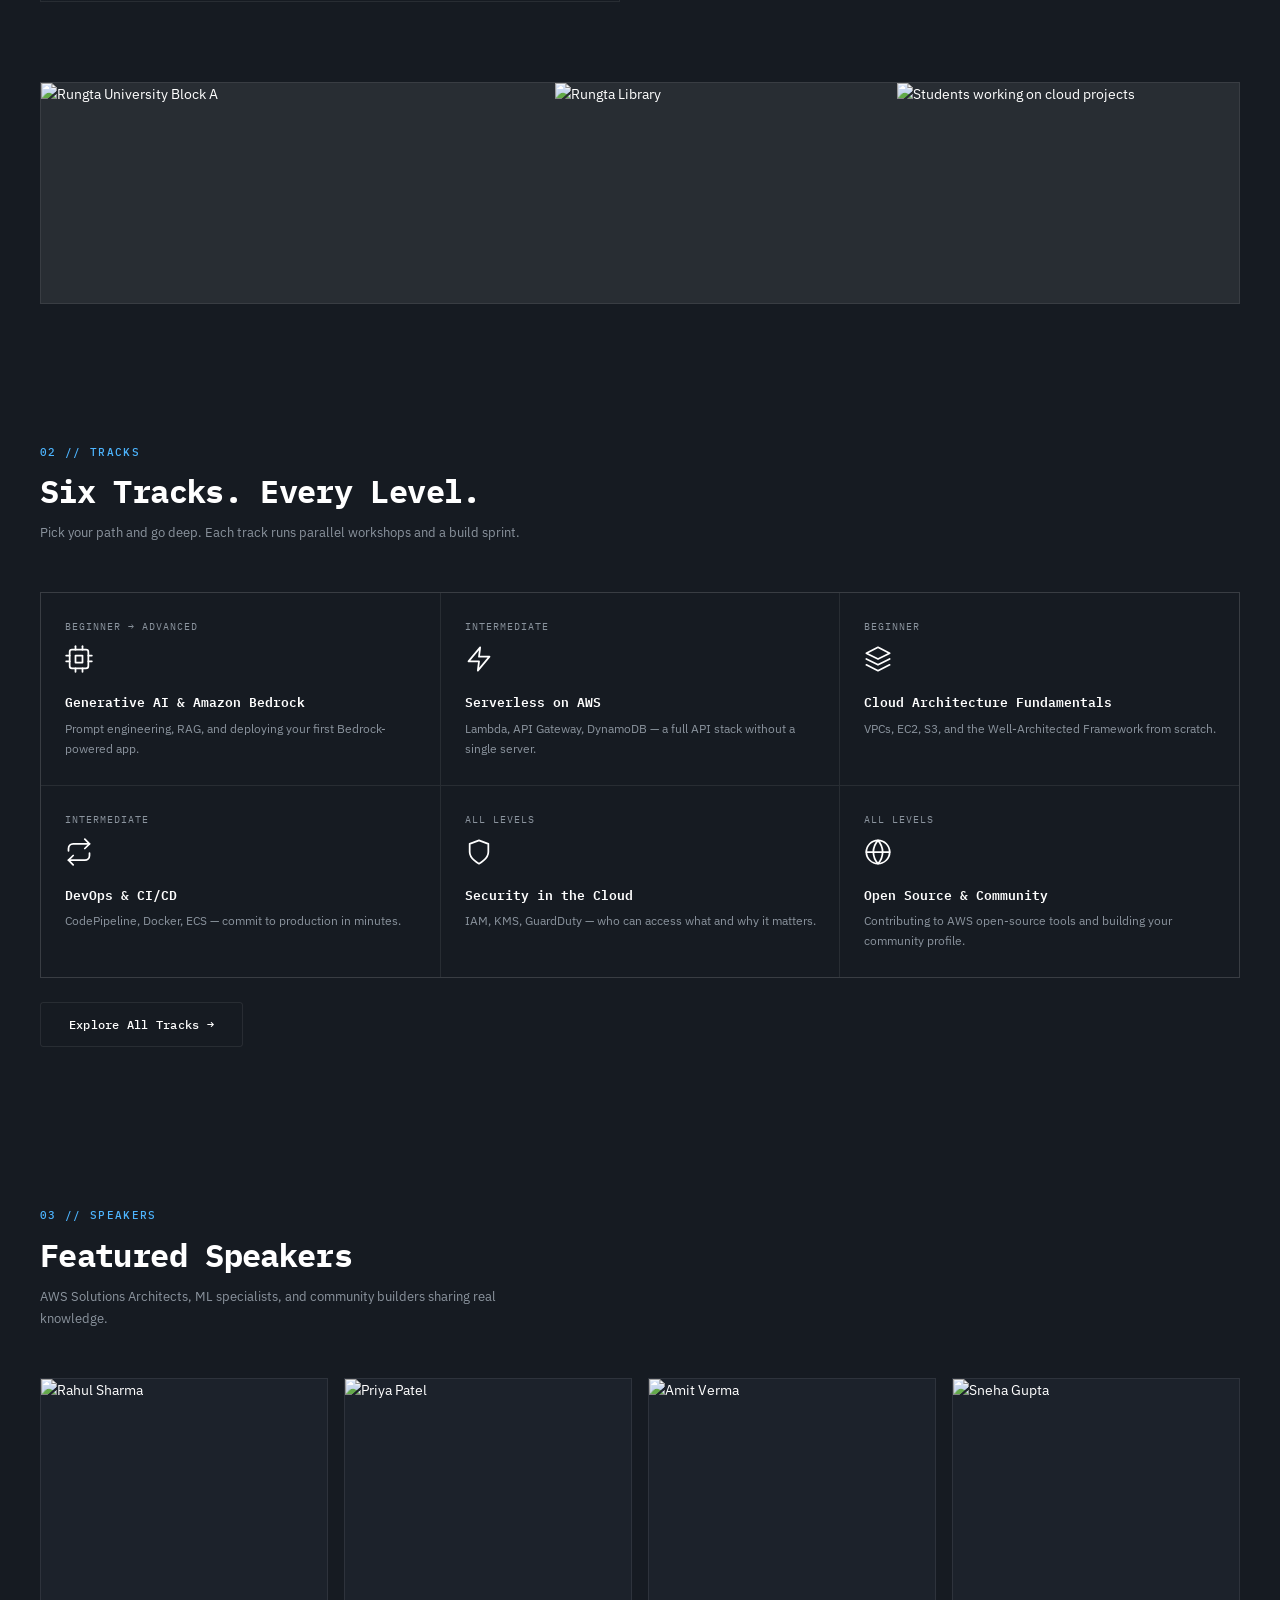
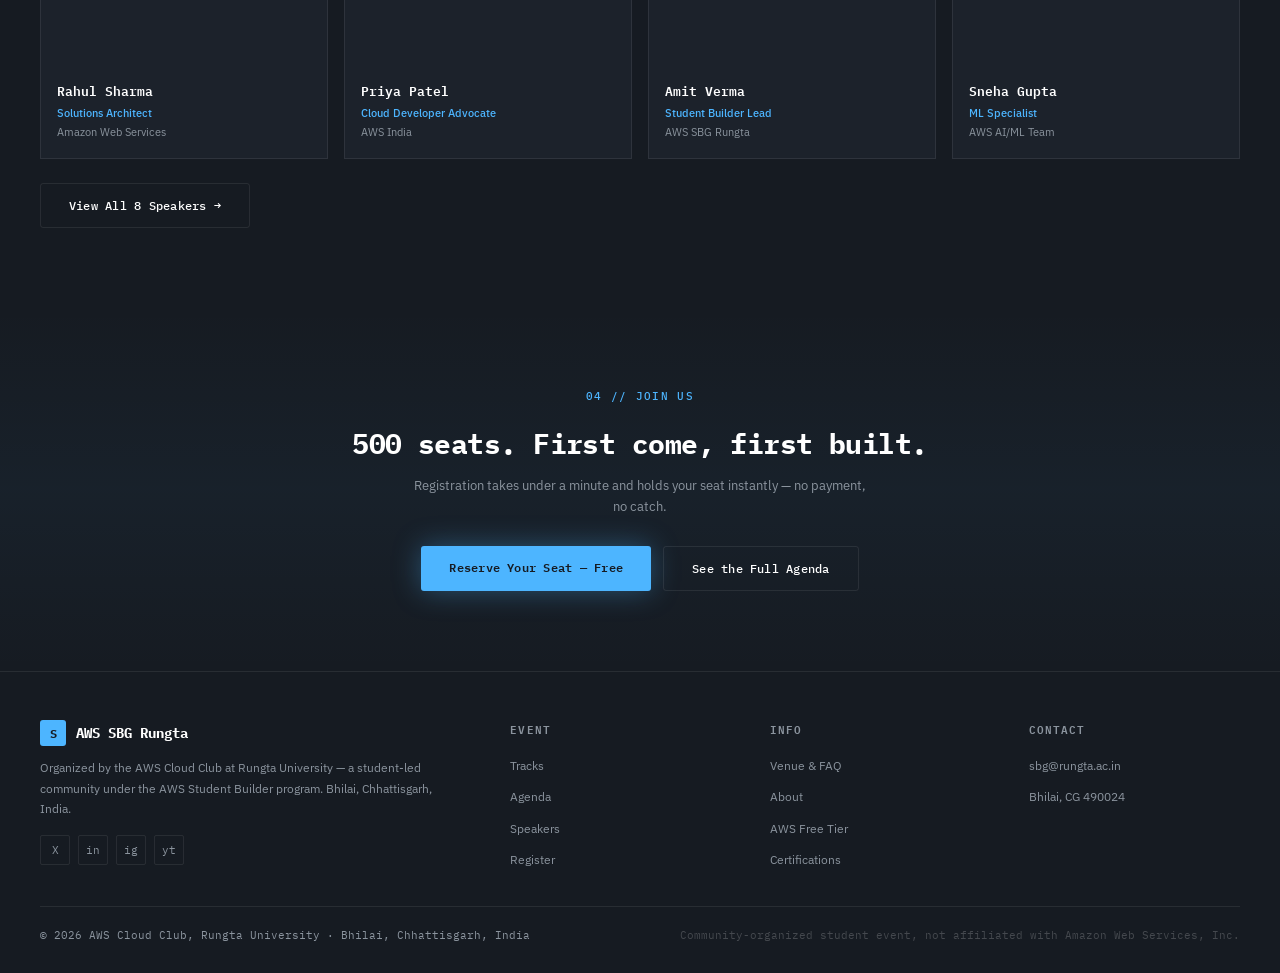
==== commit 6659f13d: "Update logo to use crisp SVG microchip, make navbar transparent glassmorphism" ====
--- a/index.html
+++ b/index.html
@@ -43,7 +43,7 @@
   position: fixed;
   top: 0; left: 0; right: 0;
   z-index: 1000;
-  background: rgba(22,27,34,0.88);
+  background: rgba(22,27,34,0.2);
   backdrop-filter: blur(12px);
   -webkit-backdrop-filter: blur(12px);
   border-bottom: 1px solid var(--border);
@@ -817,9 +817,25 @@
 <!-- NAV -->
 <nav class="nav" id="navbar">
   <div class="nav-inner">
-    <a href="index.html" class="nav-logo">
-      <img src="assets/logo.webp" alt="Rungta University" style="height: 40px; width: auto; background: white; padding: 4px; border-radius: 4px;">
-      <span>AWS SBG <span style="color:var(--text-muted);font-weight:400;">Rungta</span></span>
+    <a href="index.html" class="nav-logo" style="display:flex; align-items:center; gap:12px; text-decoration:none;">
+      <div style="width:40px; height:40px; background-color:#4db5ff; border-radius:4px; display:flex; align-items:center; justify-content:center;">
+        <svg xmlns="http://www.w3.org/2000/svg" width="24" height="24" viewBox="0 0 24 24" fill="none" stroke="black" stroke-width="2.5" stroke-linecap="round" stroke-linejoin="round">
+          <rect x="4" y="4" width="16" height="16" rx="2" ry="2"></rect>
+          <rect x="9" y="9" width="6" height="6"></rect>
+          <line x1="9" y1="1" x2="9" y2="4"></line>
+          <line x1="15" y1="1" x2="15" y2="4"></line>
+          <line x1="9" y1="20" x2="9" y2="23"></line>
+          <line x1="15" y1="20" x2="15" y2="23"></line>
+          <line x1="20" y1="9" x2="23" y2="9"></line>
+          <line x1="20" y1="14" x2="23" y2="14"></line>
+          <line x1="1" y1="9" x2="4" y2="9"></line>
+          <line x1="1" y1="14" x2="4" y2="14"></line>
+        </svg>
+      </div>
+      <div>
+        <div style="font-weight:700; letter-spacing:1px; line-height:1.2; color:white; font-size:15px;">AWS Rungta University</div>
+        <div style="font-size:10px; color:var(--text-muted, #8b949e); text-transform:uppercase; letter-spacing:1px; margin-top:2px;">Student Builder Group</div>
+      </div>
     </a>
     <ul class="nav-links">
       <li><a href="index.html" class="active">Home</a></li>
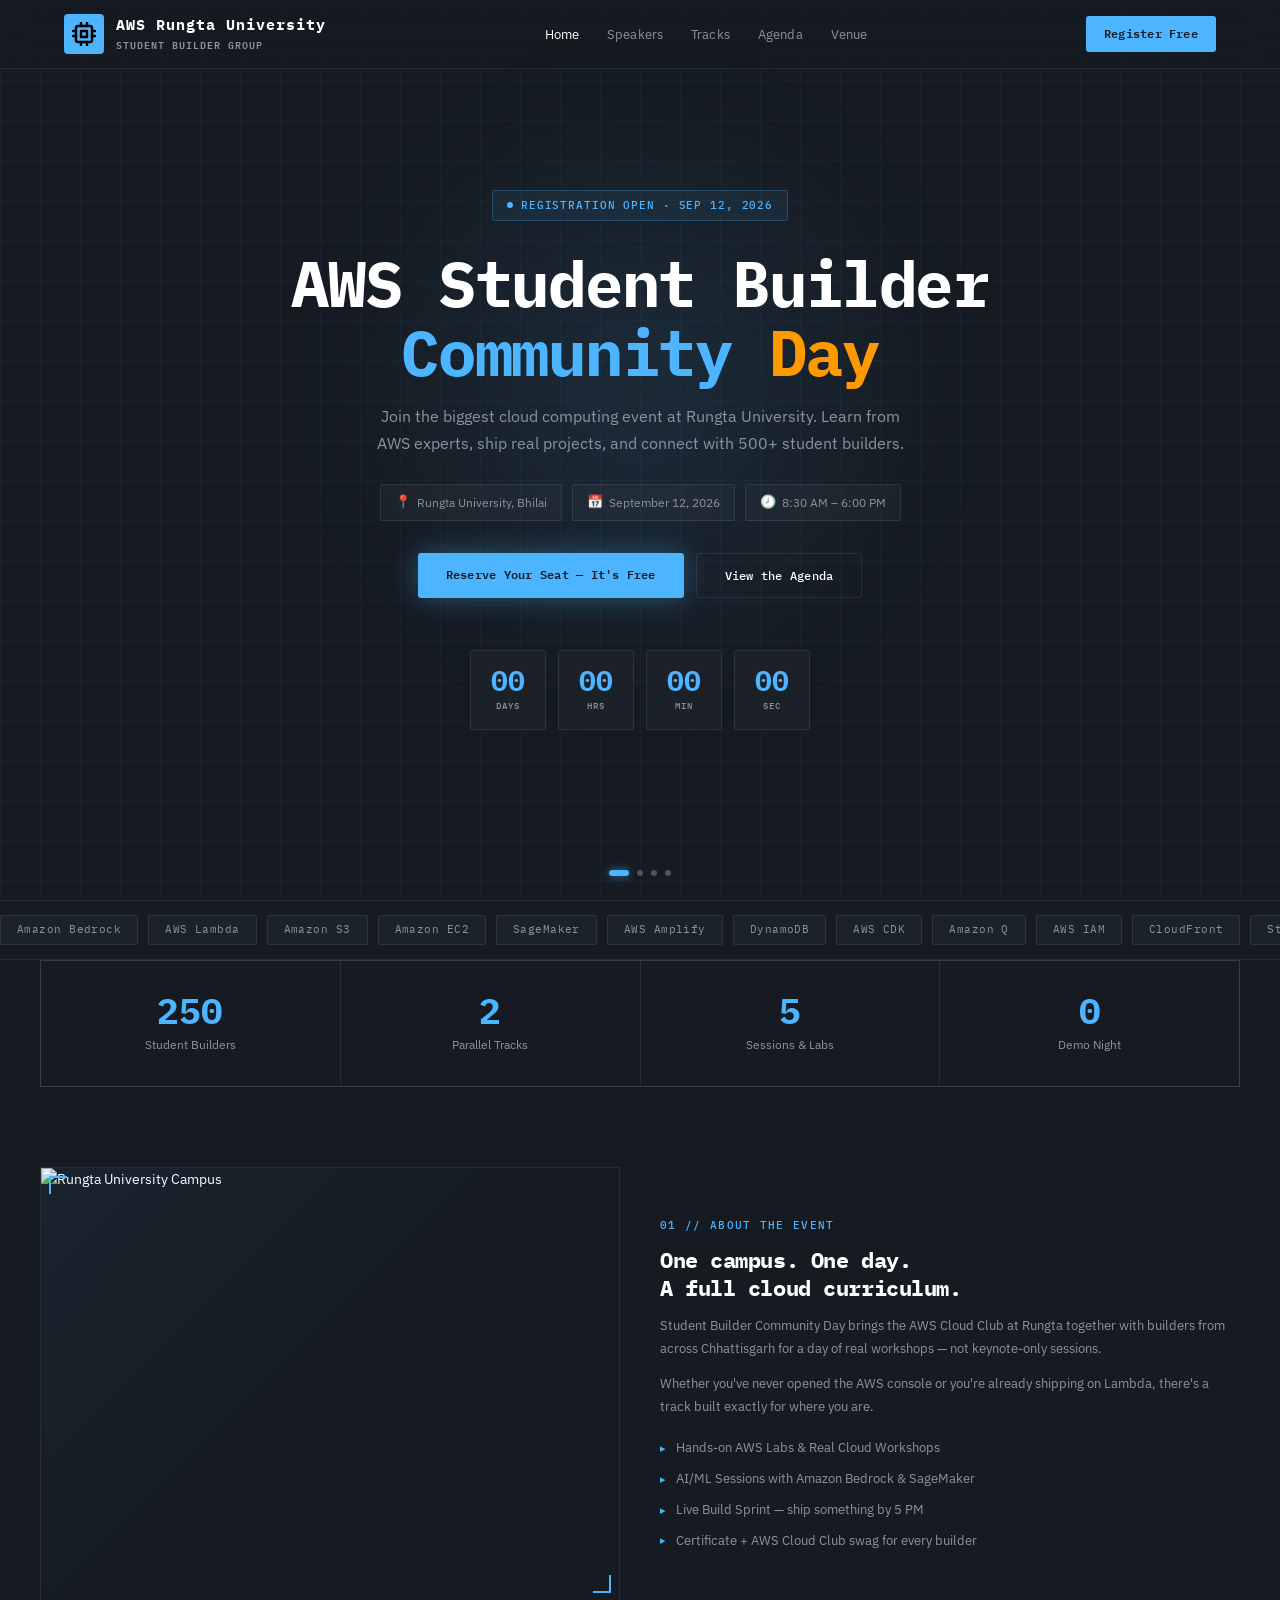
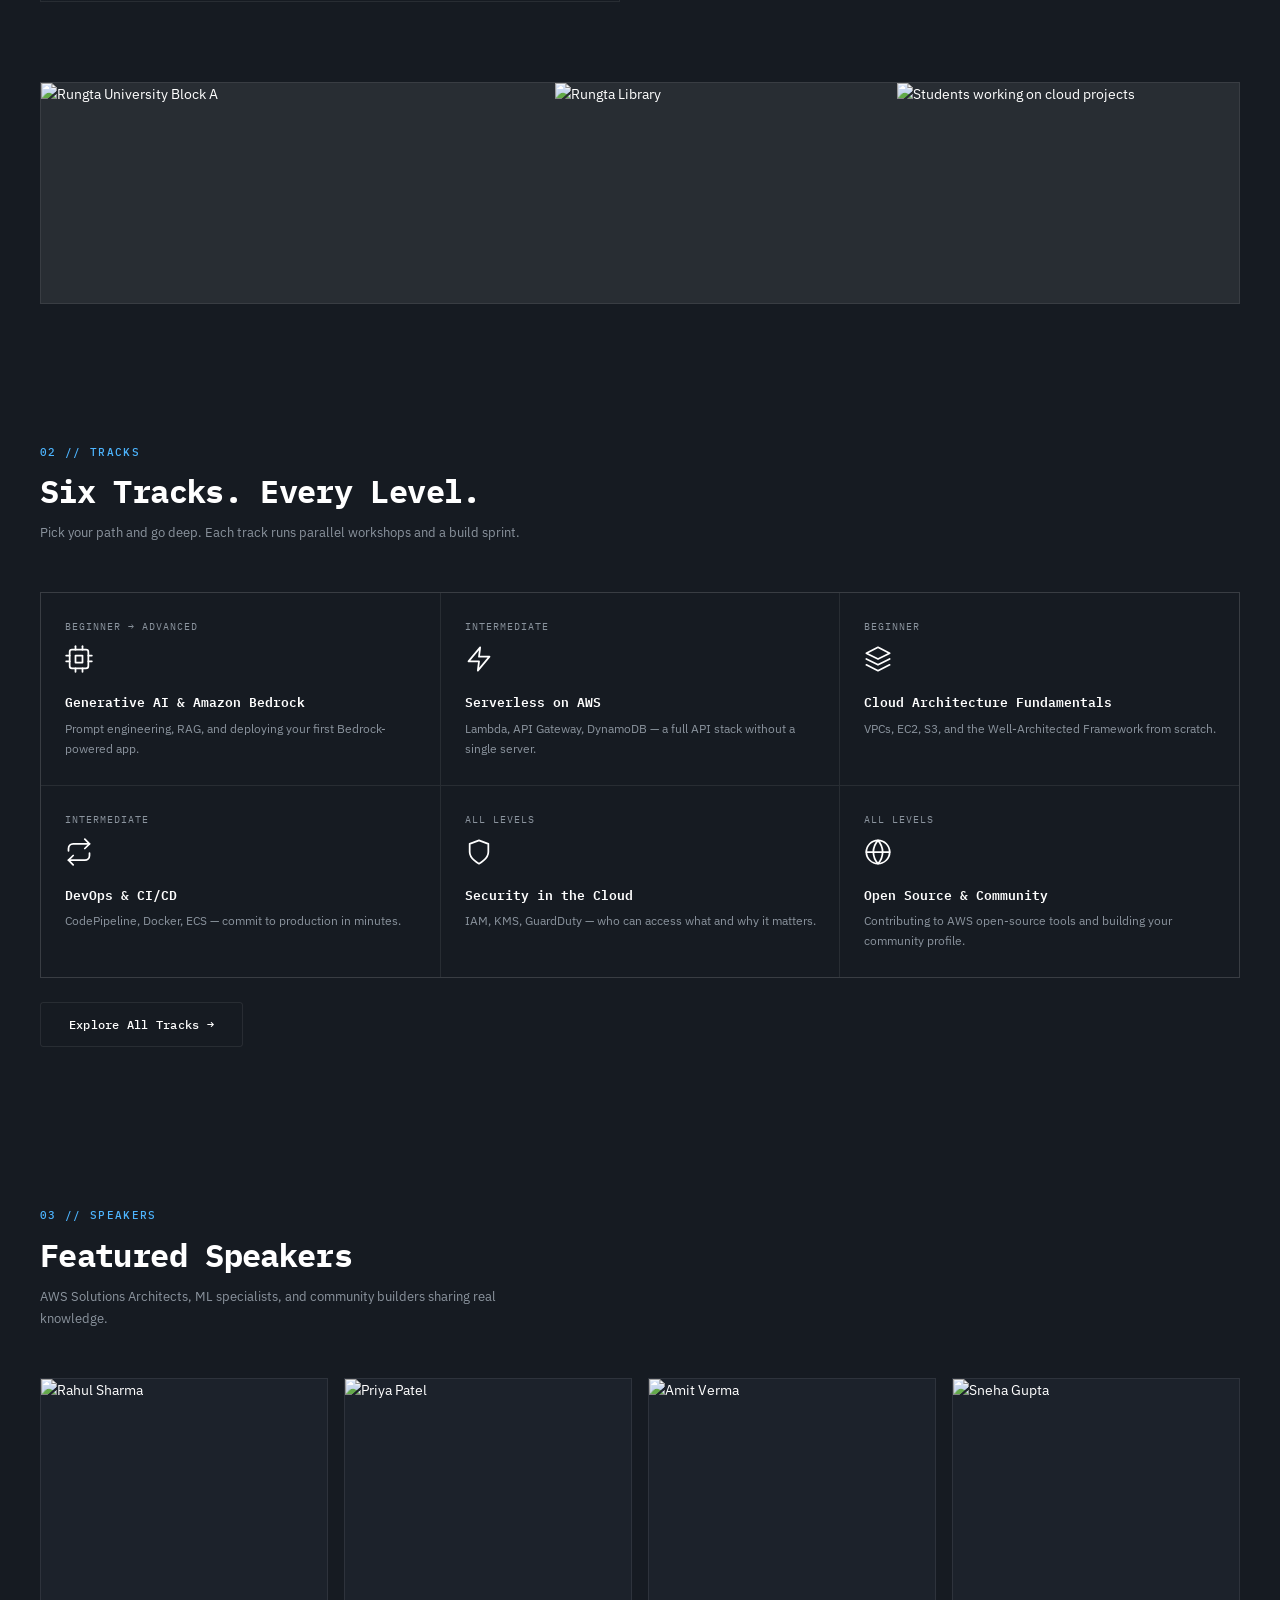
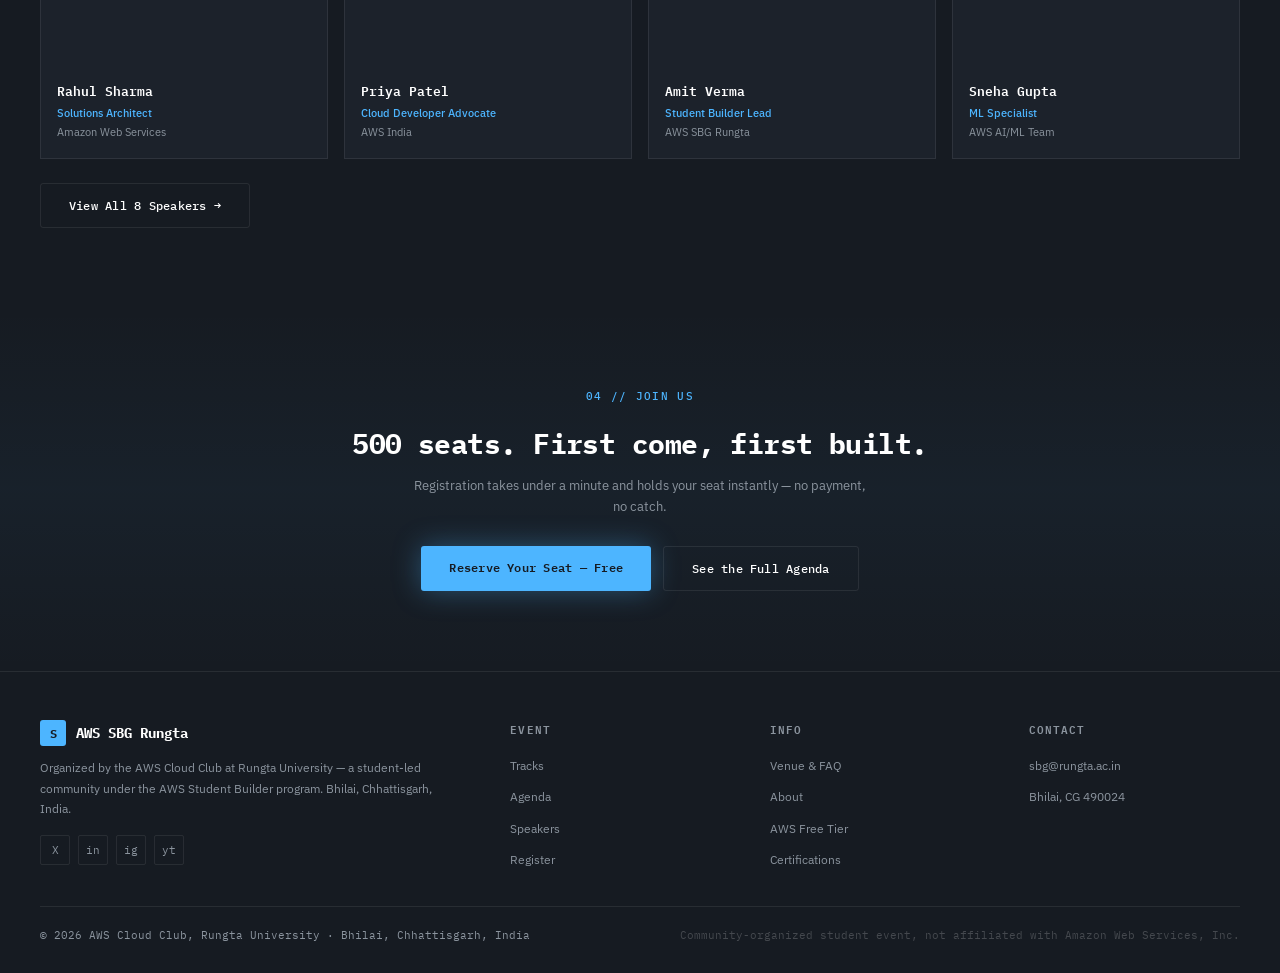
==== commit 43a2bcd2: "Make logo responsive for mobile devices" ====
--- a/index.html
+++ b/index.html
@@ -810,6 +810,15 @@
   .hero-btns { flex-direction: column; align-items: center; }
   .photo-strip { grid-template-columns: 1fr; }
 }
+
+@media(max-width:640px) {
+  .nav-brand-sub { display: none !important; }
+  .nav-brand-title { font-size: 13px !important; letter-spacing: 0px !important; }
+  .nav-logo svg { width: 16px !important; height: 16px !important; }
+  .nav-logo > div:first-child { width: 28px !important; height: 28px !important; margin-right: 8px !important; }
+  .nav-logo { gap: 6px !important; }
+  .nav-inner { padding: 12px 16px !important; }
+}
 </style>
 </head>
 <body>
@@ -832,9 +841,9 @@
           <line x1="1" y1="14" x2="4" y2="14"></line>
         </svg>
       </div>
-      <div>
-        <div style="font-weight:700; letter-spacing:1px; line-height:1.2; color:white; font-size:15px;">AWS Rungta University</div>
-        <div style="font-size:10px; color:var(--text-muted, #8b949e); text-transform:uppercase; letter-spacing:1px; margin-top:2px;">Student Builder Group</div>
+      <div class="nav-brand-text">
+        <div style="font-weight:700; letter-spacing:1px; line-height:1.2; color:white; font-size:15px;" class="nav-brand-title">AWS Rungta University</div>
+        <div style="font-size:10px; color:var(--text-muted, #8b949e); text-transform:uppercase; letter-spacing:1px; margin-top:2px;" class="nav-brand-sub">Student Builder Group</div>
       </div>
     </a>
     <ul class="nav-links">
